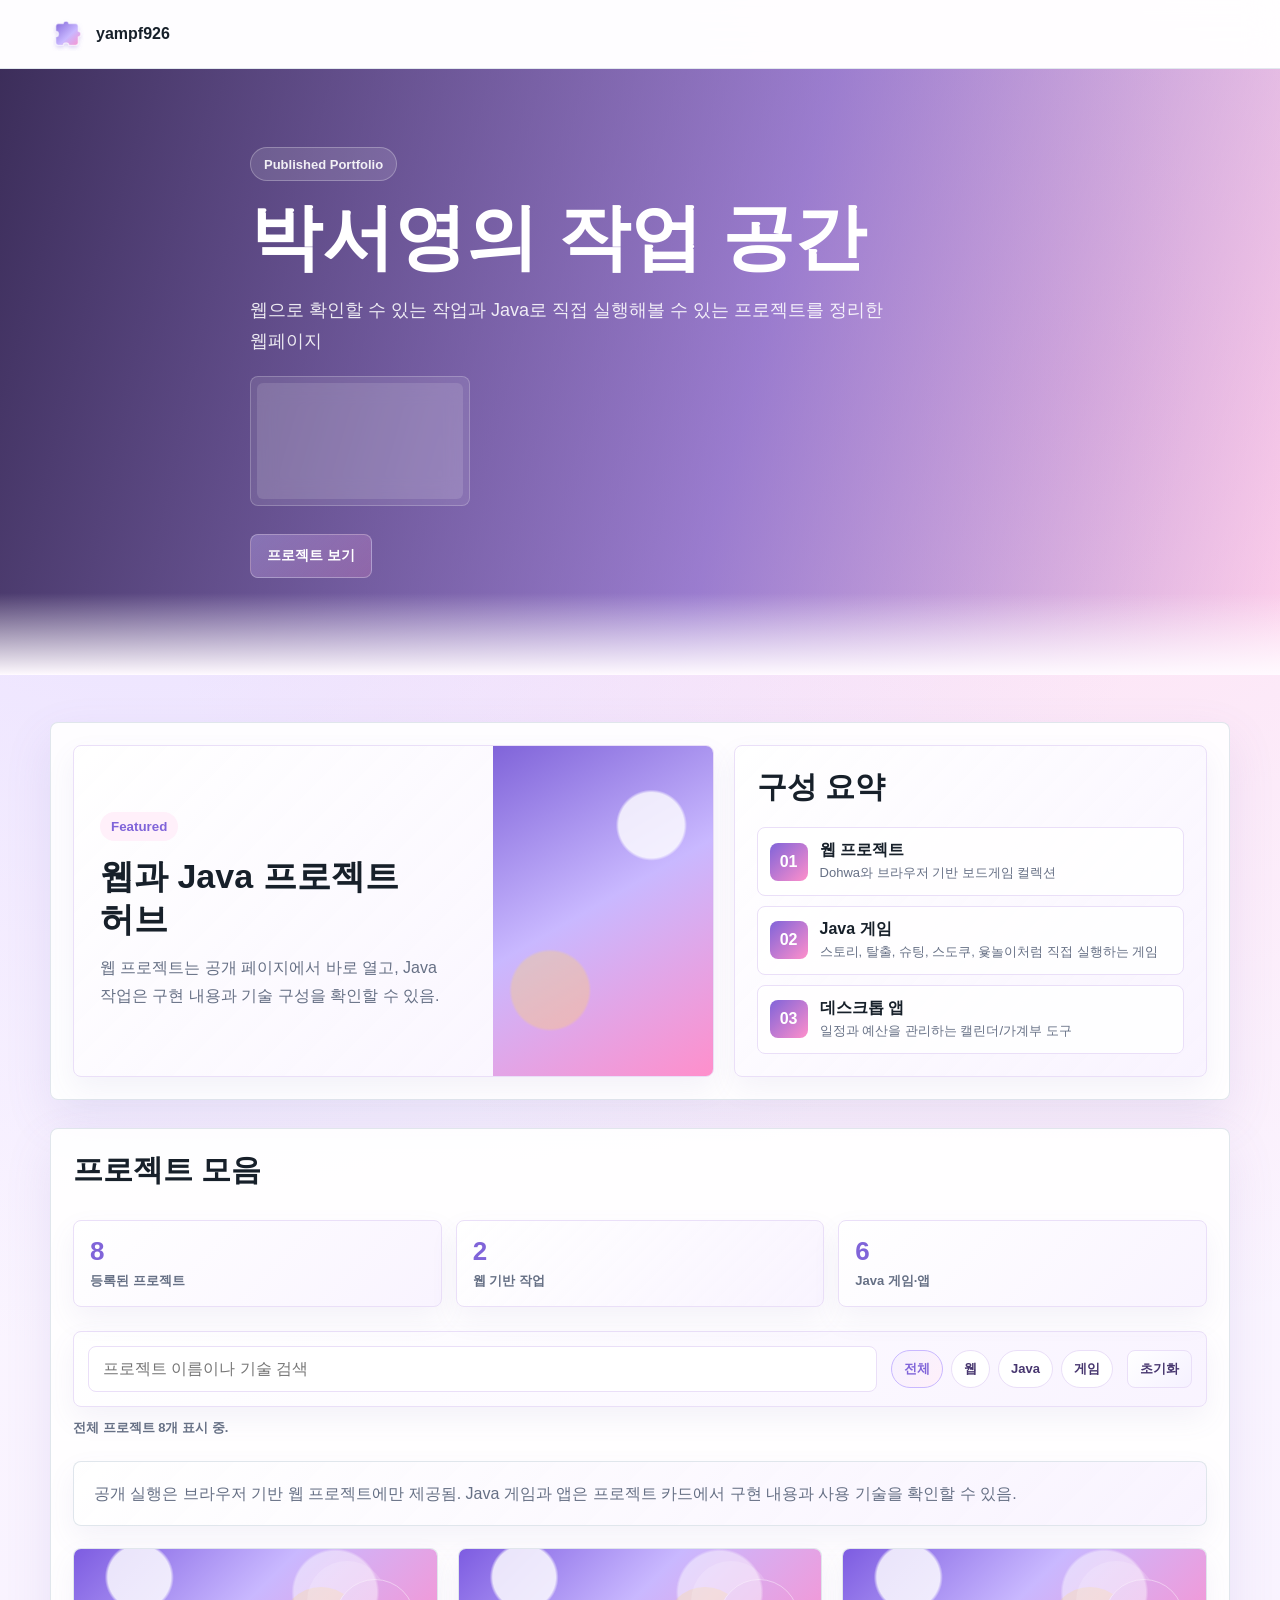
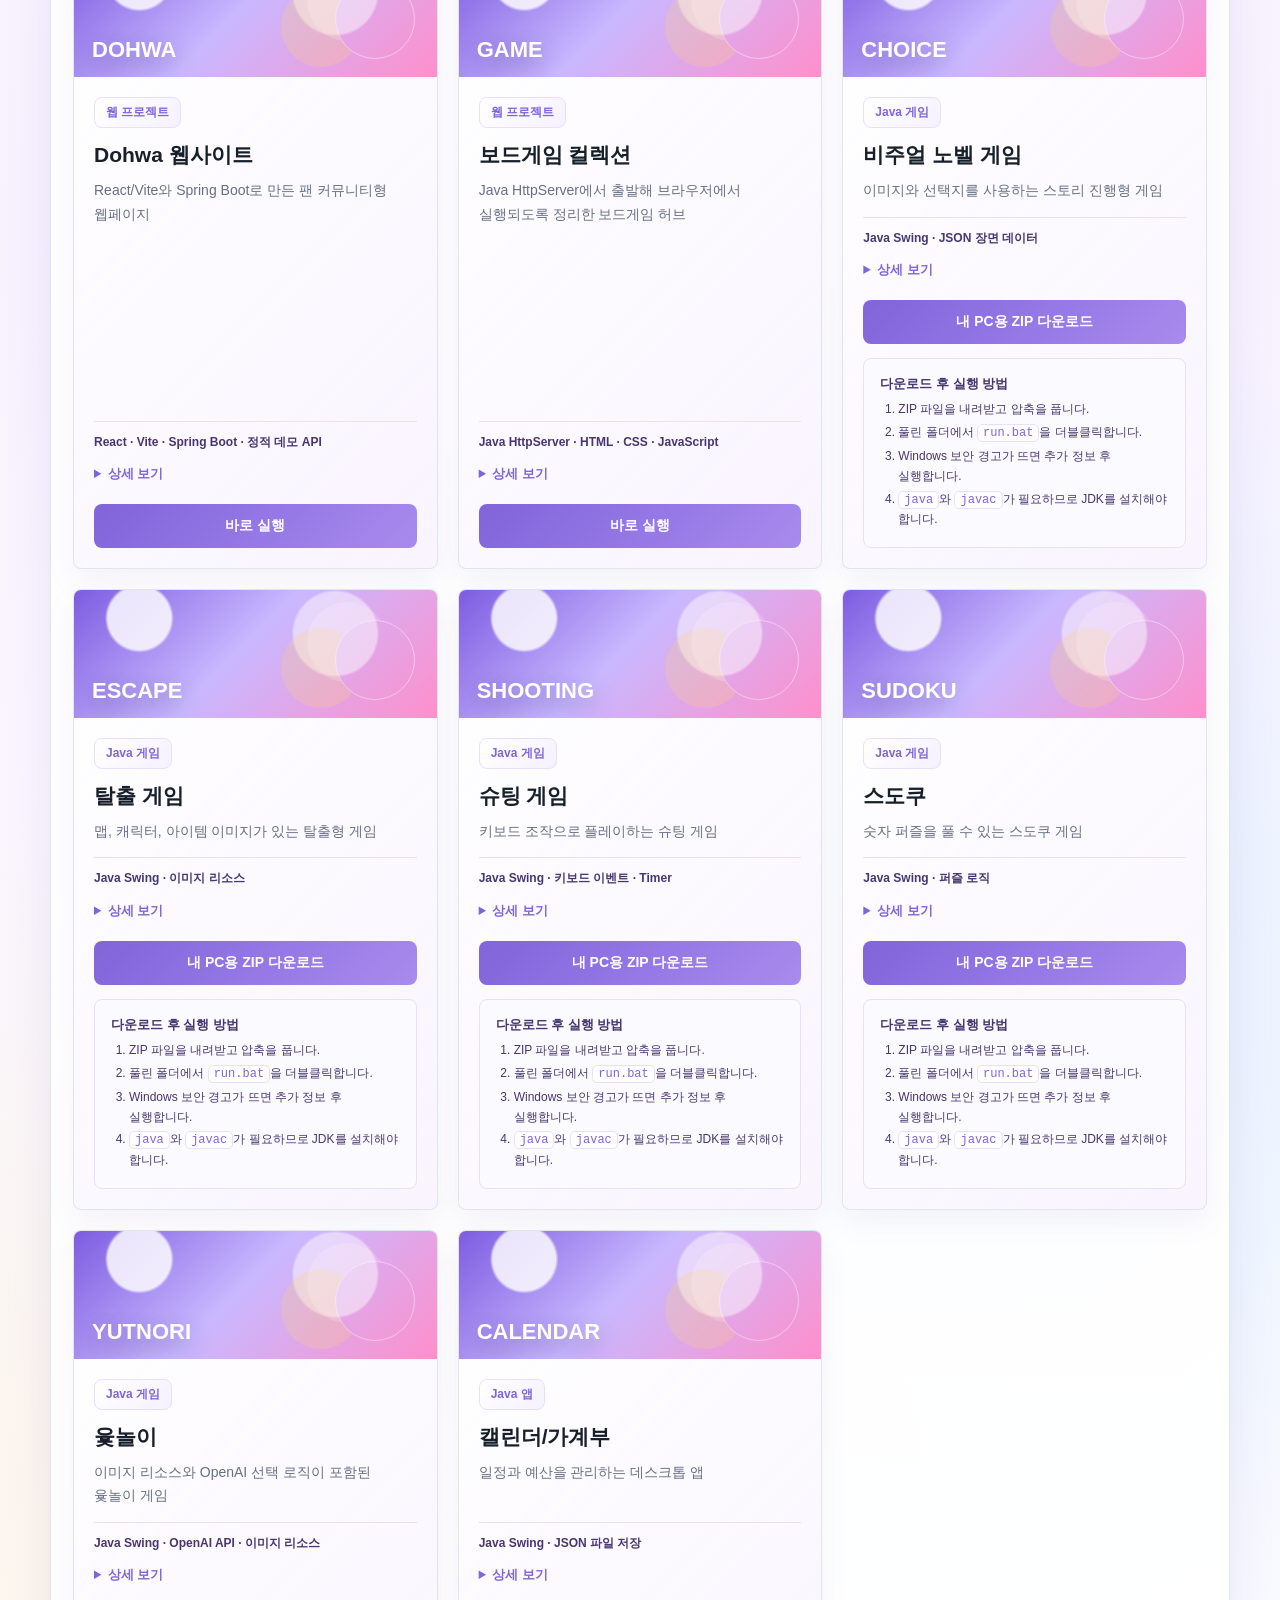
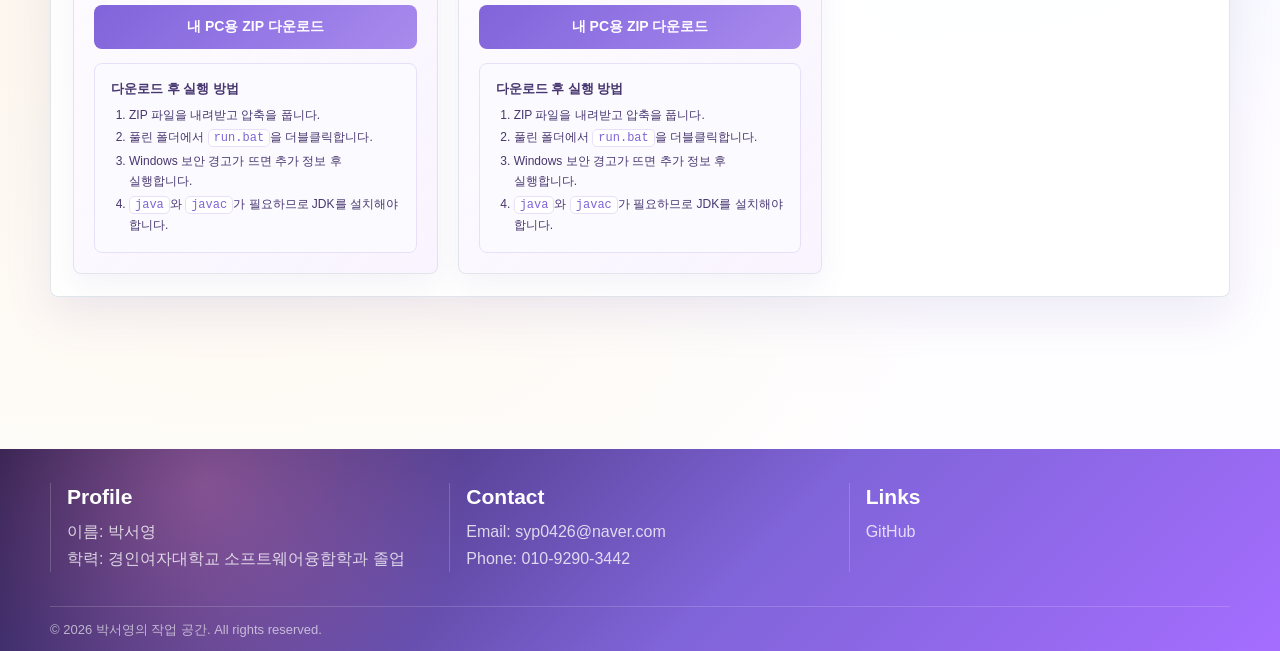
==== index.html @ f14396ea "Add download run instructions to project cards" ====
<!DOCTYPE html>
<html lang="ko">
<head>
    <meta charset="UTF-8">
    <meta name="viewport" content="width=device-width, initial-scale=1.0">
    <title>박서영의 작업 공간</title>
    <link rel="icon" type="image/png" href="favicon.png">
    <link rel="shortcut icon" type="image/png" href="favicon.png">
    <style>
        * { box-sizing: border-box; }
        :root {
            --bg: #fffaff;
            --panel: #ffffff;
            --ink: #17202a;
            --muted: #667085;
            --line: #eadff8;
            --lavender: #c9b8ff;
            --lavender-soft: #f5f1ff;
            --lavender-mid: #c9b8ff;
            --lavender-deep: #8064d9;
            --lavender-ink: #47366f;
            --pink: #ff8fcb;
            --aqua: #73d7ff;
            --gold: #ffd56a;
            --hover-accent: #8064d9;
            --hover-accent-soft: #f5f1ff;
            --shadow: 0 24px 70px rgba(117, 96, 181, 0.22);
        }
        body {
            margin: 0;
            min-height: 100vh;
            background:
                radial-gradient(circle at 12% 8%, rgba(201, 184, 255, 0.42), transparent 28%),
                radial-gradient(circle at 84% 10%, rgba(255, 143, 203, 0.22), transparent 26%),
                radial-gradient(circle at 72% 68%, rgba(115, 215, 255, 0.18), transparent 28%),
                radial-gradient(circle at 18% 82%, rgba(255, 213, 106, 0.15), transparent 24%),
                linear-gradient(180deg, #fffaff 0%, #f8f2ff 48%, #ffffff 100%),
                var(--bg);
            color: var(--ink);
            font-family: Arial, "Noto Sans KR", sans-serif;
            word-break: keep-all;
            overflow-wrap: break-word;
            line-break: strict;
        }
        header {
            position: relative;
            min-height: 380px;
            display: flex;
            align-items: center;
            color: white;
            background:
                linear-gradient(105deg, rgba(45, 30, 76, 0.92), rgba(112, 76, 186, 0.68) 58%, rgba(255, 143, 203, 0.28)),
                url("https://images.unsplash.com/photo-1515879218367-8466d910aaa4?auto=format&fit=crop&w=1800&q=80") center/cover;
        }
        header::after {
            content: "";
            position: absolute;
            inset: auto 0 -1px 0;
            height: 82px;
            background: linear-gradient(180deg, transparent, var(--bg));
            pointer-events: none;
        }
        .wrap {
            width: min(1180px, calc(100% - 44px));
            margin: 0 auto;
        }
        nav {
            position: sticky;
            top: 0;
            z-index: 10;
            border-bottom: 1px solid rgba(223, 229, 236, 0.88);
            background: rgba(255, 255, 255, 0.9);
            backdrop-filter: blur(16px);
        }
        .nav-inner {
            min-height: 68px;
            padding: 12px 0;
            display: flex;
            align-items: center;
            justify-content: space-between;
            gap: 18px;
        }
        .brand {
            display: flex;
            align-items: center;
            gap: 12px;
            font-weight: 900;
            white-space: normal;
        }
        .brand::before {
            content: "";
            width: 34px;
            height: 34px;
            flex: 0 0 auto;
            background: url("[data-uri]") center/contain no-repeat;
        }
        .hero {
            max-width: 780px;
            padding: 78px 0 96px;
        }
        .eyebrow {
            display: inline-flex;
            align-items: center;
            min-height: 34px;
            margin-bottom: 18px;
            border: 1px solid rgba(255, 255, 255, 0.26);
            border-radius: 999px;
            padding: 7px 13px;
            background: rgba(255, 255, 255, 0.12);
            color: rgba(255, 255, 255, 0.9);
            font-size: 13px;
            font-weight: 900;
        }
        h1 {
            margin: 0 0 18px;
            font-size: clamp(40px, 6vw, 72px);
            line-height: 1.08;
            letter-spacing: 0;
            overflow-wrap: normal;
            word-break: keep-all;
        }
        .hero p {
            margin: 0;
            max-width: 680px;
            color: rgba(255, 255, 255, 0.88);
            font-size: 18px;
            line-height: 1.75;
            word-break: keep-all;
        }
        .hero-actions {
            display: flex;
            flex-wrap: wrap;
            gap: 12px;
            margin-top: 28px;
        }
        .hero-actions a {
            min-height: 44px;
            display: inline-flex;
            align-items: center;
            justify-content: center;
            border-radius: 8px;
            padding: 11px 16px;
            color: white;
            background: linear-gradient(135deg, rgba(201, 184, 255, 0.34), rgba(255, 143, 203, 0.20));
            border: 1px solid rgba(255, 255, 255, 0.28);
            text-decoration: none;
            font-size: 14px;
            font-weight: 900;
            transition: transform 180ms ease, background 180ms ease;
        }
        .hero-actions a:hover {
            transform: translateY(-2px);
            background: linear-gradient(135deg, rgba(255, 255, 255, 0.22), rgba(255, 143, 203, 0.28));
        }
        main {
            padding: 48px 0 76px;
        }
        .content-section {
            margin-bottom: 28px;
            border: 1px solid rgba(223, 229, 236, 0.96);
            border-radius: 8px;
            padding: 22px;
            background: rgba(255, 255, 255, 0.9);
            box-shadow: 0 18px 48px rgba(117, 96, 181, 0.12);
        }
        .section-title {
            display: flex;
            align-items: flex-end;
            justify-content: space-between;
            gap: 20px;
            margin-bottom: 24px;
        }
        h2 {
            margin: 0 0 8px;
            font-size: 30px;
            line-height: 1.25;
            letter-spacing: 0;
        }
        .section-title p {
            max-width: 720px;
            margin: 0;
            color: var(--muted);
            line-height: 1.7;
            word-break: keep-all;
        }
        .toolbar {
            display: grid;
            grid-template-columns: minmax(220px, 1fr) auto auto;
            gap: 14px;
            align-items: center;
            margin-bottom: 22px;
            padding: 14px;
            border: 1px solid var(--line);
            border-radius: 8px;
            background: linear-gradient(135deg, rgba(255, 255, 255, 0.96), rgba(248, 242, 255, 0.86));
            box-shadow: 0 12px 28px rgba(117, 96, 181, 0.08);
        }
        .search {
            width: 100%;
            min-height: 46px;
            border: 1px solid var(--line);
            border-radius: 8px;
            padding: 12px 14px;
            color: var(--ink);
            background: white;
            font: inherit;
            outline: none;
        }
        .search:focus {
            border-color: var(--lavender-mid);
            box-shadow: 0 0 0 4px rgba(201, 184, 255, 0.26);
        }
        .filters {
            display: flex;
            flex-wrap: wrap;
            justify-content: flex-end;
            gap: 8px;
        }
        .filter {
            min-height: 38px;
            border: 1px solid var(--line);
            border-radius: 999px;
            padding: 8px 12px;
            color: var(--lavender-ink);
            background: white;
            font-size: 13px;
            font-weight: 900;
            cursor: pointer;
            transition: transform 160ms ease, border-color 160ms ease, background 160ms ease;
        }
        .filter:hover {
            transform: translateY(-1px);
            border-color: var(--hover-accent);
            background: var(--hover-accent-soft);
        }
        .filter.active {
            border-color: var(--lavender-mid);
            background: linear-gradient(135deg, var(--lavender-soft), #fff0fa);
            color: var(--lavender-deep);
        }
        .reset-filter {
            min-height: 38px;
            border: 1px solid var(--line);
            border-radius: 8px;
            padding: 8px 12px;
            color: var(--lavender-ink);
            background: linear-gradient(135deg, #ffffff, #f5f1ff);
            font-size: 13px;
            font-weight: 900;
            cursor: pointer;
        }
        .result-meta {
            margin: -10px 0 22px;
            color: var(--muted);
            font-size: 13px;
            font-weight: 800;
        }
        .no-results {
            display: none;
            margin-top: 18px;
            border: 1px dashed var(--lavender);
            border-radius: 8px;
            padding: 24px;
            color: var(--lavender-ink);
            background: rgba(255, 255, 255, 0.78);
            text-align: center;
            font-weight: 900;
        }
        .no-results.show {
            display: block;
        }
        .stats {
            display: grid;
            grid-template-columns: repeat(3, minmax(0, 1fr));
            gap: 14px;
            margin-bottom: 24px;
        }
        .stat {
            border: 1px solid var(--line);
            border-radius: 8px;
            padding: 16px;
            background: linear-gradient(135deg, rgba(255, 255, 255, 0.96), rgba(248, 242, 255, 0.86));
            box-shadow: 0 12px 28px rgba(117, 96, 181, 0.08);
        }
        .stat strong {
            display: block;
            color: var(--lavender-deep);
            font-size: 26px;
            line-height: 1.1;
        }
        .stat span {
            display: block;
            margin-top: 6px;
            color: var(--muted);
            font-size: 13px;
            font-weight: 800;
        }
        .showcase {
            display: grid;
            grid-template-columns: 1.15fr 0.85fr;
            gap: 20px;
            align-items: stretch;
        }
        .feature,
        .summary {
            border: 1px solid var(--line);
            border-radius: 8px;
            overflow: hidden;
            background: linear-gradient(135deg, rgba(255, 255, 255, 0.96), rgba(248, 242, 255, 0.86));
            box-shadow: 0 12px 28px rgba(117, 96, 181, 0.08);
        }
        .feature {
            min-height: 300px;
            display: grid;
            grid-template-columns: minmax(0, 1fr) 220px;
        }
        .feature-copy {
            padding: 26px;
            display: grid;
            align-content: center;
            gap: 14px;
        }
        .feature-copy small {
            width: fit-content;
            border-radius: 999px;
            padding: 7px 11px;
            color: var(--lavender-deep);
            background: #fff0fa;
            font-weight: 900;
        }
        .feature-copy h2 {
            margin: 0;
            font-size: 34px;
        }
        .feature-copy p,
        .summary p {
            margin: 0;
            color: var(--muted);
            line-height: 1.72;
            word-break: keep-all;
        }
        .feature-art {
            min-height: 100%;
            background:
                radial-gradient(circle at 72% 24%, rgba(255, 255, 255, 0.8) 0 11%, transparent 12%),
                radial-gradient(circle at 26% 74%, rgba(255, 213, 106, 0.34) 0 13%, transparent 14%),
                linear-gradient(150deg, #8064d9 0%, #c9b8ff 48%, #ff8fcb 100%);
        }
        .summary {
            padding: 22px;
            display: grid;
            align-content: center;
            gap: 14px;
        }
        .summary-list {
            display: grid;
            gap: 10px;
        }
        .summary-item {
            display: grid;
            grid-template-columns: 38px minmax(0, 1fr);
            gap: 12px;
            align-items: center;
            padding: 12px;
            border: 1px solid var(--line);
            border-radius: 8px;
            background: rgba(255, 255, 255, 0.88);
        }
        .summary-item span {
            width: 38px;
            height: 38px;
            display: grid;
            place-items: center;
            border-radius: 8px;
            color: white;
            background: linear-gradient(135deg, var(--lavender-deep), var(--pink));
            font-weight: 900;
        }
        .summary-item strong {
            display: block;
            margin-bottom: 3px;
            color: var(--ink);
        }
        .summary-item em {
            display: block;
            color: var(--muted);
            font-style: normal;
            font-size: 13px;
            line-height: 1.45;
        }
        .grid {
            display: grid;
            grid-template-columns: repeat(3, minmax(0, 1fr));
            gap: 20px;
        }
        .card {
            --project-color: var(--lavender);
            min-width: 0;
            overflow: hidden;
            display: flex;
            flex-direction: column;
            border: 1px solid rgba(223, 229, 236, 0.96);
            border-radius: 8px;
            background: linear-gradient(135deg, rgba(255, 255, 255, 0.96), rgba(248, 242, 255, 0.86));
            box-shadow: 0 12px 28px rgba(117, 96, 181, 0.08);
            transition: transform 180ms ease, box-shadow 180ms ease, border-color 180ms ease;
        }
        .card:hover {
            transform: translateY(-7px) scale(1.01);
            border-color: var(--hover-accent);
            box-shadow: var(--shadow);
        }
        .card:hover .thumb {
            filter: saturate(1.16) contrast(1.04);
        }
        .card:hover .thumb::after {
            transform: translate(-4px, -4px) scale(1.08);
        }
        .thumb {
            min-height: 128px;
            position: relative;
            overflow: hidden;
            background:
                radial-gradient(circle at 18% 22%, rgba(255, 255, 255, 0.82) 0 10%, transparent 11%),
                radial-gradient(circle at 72% 34%, rgba(255, 255, 255, 0.48) 0 15%, transparent 16%),
                linear-gradient(135deg, #7d5ce1 0%, #c9b8ff 46%, #ff8fcb 100%);
        }
        .thumb::after {
            content: "";
            position: absolute;
            right: 22px;
            bottom: 18px;
            width: 78px;
            height: 78px;
            border: 1px solid rgba(255, 255, 255, 0.42);
            border-radius: 50%;
            box-shadow: -28px -18px 0 rgba(255, 255, 255, 0.16), -54px 8px 0 rgba(255, 213, 106, 0.22);
            transition: transform 180ms ease;
        }
        .thumb span {
            position: absolute;
            left: 18px;
            bottom: 16px;
            z-index: 1;
            color: white;
            font-size: 22px;
            line-height: 1;
            font-weight: 900;
            text-shadow: 0 8px 22px rgba(45, 30, 76, 0.34);
        }
        .card-body {
            padding: 20px;
            display: flex;
            flex: 1;
            flex-direction: column;
        }
        .tag {
            width: fit-content;
            max-width: 100%;
            margin-bottom: 13px;
            border: 1px solid var(--line);
            border-radius: 8px;
            padding: 7px 11px;
            color: var(--lavender-deep);
            background: linear-gradient(135deg, #ffffff, var(--lavender-soft));
            font-size: 12px;
            line-height: 1.25;
            font-weight: 900;
            overflow-wrap: break-word;
        }
        h3 {
            margin: 0 0 10px;
            font-size: 21px;
            line-height: 1.32;
            letter-spacing: 0;
            word-break: keep-all;
            overflow-wrap: break-word;
        }
        .card p {
            margin: 0;
            flex: 1;
            color: var(--muted);
            line-height: 1.68;
            font-size: 14px;
            word-break: keep-all;
            overflow-wrap: break-word;
        }
        .tech {
            margin-top: 14px;
            border-top: 1px solid var(--line);
            padding-top: 12px;
            color: var(--lavender-ink);
            font-size: 12px;
            line-height: 1.45;
            font-weight: 900;
            overflow-wrap: break-word;
        }
        .project-detail {
            margin-top: 12px;
            color: var(--muted);
            font-size: 13px;
            line-height: 1.62;
        }
        .project-detail summary {
            width: fit-content;
            cursor: pointer;
            color: var(--lavender-deep);
            font-weight: 900;
        }
        .project-detail p {
            margin-top: 8px;
            flex: 0;
        }
        .card-actions {
            display: grid;
            grid-template-columns: 1fr;
            gap: 10px;
            margin-top: 20px;
        }
        button,
        .card a {
            min-width: 0;
            min-height: 44px;
            display: inline-flex;
            align-items: center;
            justify-content: center;
            border: 1px solid var(--line);
            border-radius: 8px;
            padding: 10px 12px;
            background: linear-gradient(135deg, var(--lavender-deep), #a56dff 52%, var(--pink));
            color: white;
            text-align: center;
            text-decoration: none;
            font: inherit;
            font-size: 14px;
            line-height: 1.25;
            font-weight: 900;
            cursor: pointer;
            white-space: normal;
            overflow-wrap: break-word;
        }
        button:disabled {
            opacity: 0.58;
            cursor: wait;
        }
        .card a {
            border: 1px solid var(--line);
            background: linear-gradient(135deg, #ffffff, #f5f1ff);
            color: var(--lavender-ink);
        }
        .project-link,
        .card a.project-link {
            width: 100%;
            border: 0 !important;
            outline: 0 !important;
            background: linear-gradient(135deg, #8064d9 0%, #9678e6 54%, #a98bed 100%) !important;
            background-image: linear-gradient(135deg, #8064d9 0%, #9678e6 54%, #a98bed 100%) !important;
            color: white;
            box-shadow: none !important;
        }
        button:hover,
        .card a:hover,
        .reset-filter:hover {
            transform: translateY(-1px);
            border-color: var(--hover-accent);
            background: var(--hover-accent-soft);
            color: var(--lavender-deep);
            box-shadow: 0 10px 22px rgba(117, 96, 181, 0.18);
        }
        .project-link:hover,
        .card a.project-link:hover {
            border: 0 !important;
            outline: 0 !important;
            background: linear-gradient(135deg, #8064d9 0%, #9678e6 54%, #a98bed 100%) !important;
            background-image: linear-gradient(135deg, #8064d9 0%, #9678e6 54%, #a98bed 100%) !important;
            color: white;
            box-shadow: none !important;
        }
        .note {
            margin-top: 24px;
            margin-bottom: 22px;
            padding: 18px 20px;
            border: 1px solid rgba(223, 229, 236, 0.96);
            border-radius: 8px;
            background: linear-gradient(135deg, rgba(255, 255, 255, 0.96), rgba(248, 242, 255, 0.86));
            box-shadow: 0 12px 28px rgba(117, 96, 181, 0.08);
            color: var(--muted);
            line-height: 1.72;
            word-break: keep-all;
            overflow-wrap: break-word;
        }
        .project-status {
            width: 100%;
            min-height: 42px;
            display: grid;
            place-items: center;
            border: 1px solid var(--line);
            border-radius: 8px;
            background: #f8f6fc;
            color: var(--muted);
            font-weight: 900;
            font-size: 13px;
        }
        .run-guide {
            margin-top: 14px;
            padding: 14px 16px;
            border: 1px solid var(--line);
            border-radius: 8px;
            background: #fbfaff;
            color: var(--lavender-ink);
            font-size: 12px;
            line-height: 1.65;
        }
        .run-guide strong {
            display: block;
            margin-bottom: 6px;
            font-size: 13px;
        }
        .run-guide ol {
            margin: 0;
            padding-left: 18px;
        }
        .run-guide li {
            margin: 3px 0;
        }
        .run-guide code {
            padding: 1px 5px;
            border-radius: 5px;
            background: white;
            border: 1px solid var(--line);
            color: var(--lavender-deep);
            font-family: Consolas, monospace;
            font-size: 12px;
        }
        .music-panel {
            width: min(220px, 100%);
            max-width: 100%;
            margin-top: 18px;
            display: grid;
            border: 1px solid rgba(255, 255, 255, 0.22);
            border-radius: 8px;
            padding: 6px;
            background: rgba(255, 255, 255, 0.10);
            backdrop-filter: blur(12px);
        }
        .music-frame {
            width: 100%;
            aspect-ratio: 16 / 9;
            border: 0;
            border-radius: 6px;
            background: rgba(255, 255, 255, 0.12);
        }
        footer {
            margin-top: 48px;
            color: white;
            background:
                radial-gradient(circle at 16% 18%, rgba(255, 143, 203, 0.34), transparent 24%),
                linear-gradient(135deg, #2d1e4c, #8064d9 58%, #a56dff);
        }
        .footer-inner {
            width: min(1180px, calc(100% - 44px));
            margin: 0 auto;
            display: grid;
            grid-template-columns: repeat(3, minmax(0, 1fr));
            gap: 18px;
            padding: 34px 0;
        }
        .footer-box h3 {
            margin: 0 0 8px;
        }
        .footer-box p,
        .footer-box a {
            margin: 0;
            color: rgba(255, 255, 255, 0.78);
            line-height: 1.65;
            text-decoration: none;
            overflow-wrap: break-word;
        }
        .footer-box {
            border-left: 1px solid rgba(255, 255, 255, 0.18);
            padding-left: 16px;
        }
        .footer-bottom {
            border-top: 1px solid rgba(255, 255, 255, 0.16);
            padding: 14px 0 18px;
            color: rgba(255, 255, 255, 0.62);
            font-size: 13px;
        }
        @media (max-width: 1040px) {
            .grid { grid-template-columns: repeat(2, minmax(0, 1fr)); }
            .showcase,
            .feature { grid-template-columns: 1fr; }
            .feature-art { min-height: 180px; }
            .footer-inner { grid-template-columns: repeat(2, minmax(0, 1fr)); }
        }
        @media (max-width: 680px) {
            .wrap { width: min(100% - 28px, 1180px); }
            .nav-inner,
            .section-title {
                align-items: flex-start;
                flex-direction: column;
            }
            header { min-height: 340px; }
            .hero { padding: 58px 0 72px; }
            h1 { font-size: 38px; }
            .music-panel {
                width: min(220px, 100%);
            }
            .toolbar,
            .stats { grid-template-columns: 1fr; }
            .filters { justify-content: flex-start; }
            .grid { grid-template-columns: 1fr; }
            .card-actions { grid-template-columns: 1fr; }
            .footer-inner { grid-template-columns: 1fr; }
            .footer-box {
                border-left: 0;
                padding-left: 0;
            }
        }
    </style>
</head>
<body>
    <nav>
        <div class="wrap nav-inner">
            <div class="brand">yampf926</div>
        </div>
    </nav>

    <header>
        <div class="wrap hero">
            <div class="eyebrow">Published Portfolio</div>
            <h1>박서영의 작업 공간</h1>
            <p>웹으로 확인할 수 있는 작업과 Java로 직접 실행해볼 수 있는 프로젝트를 정리한 웹페이지</p>
            <div class="music-panel" aria-label="배경 음악">
                <iframe class="music-frame" src="https://www.youtube.com/embed/zD39SFYfKNE?rel=0" title="민기(MK) - I'll always love you" allow="accelerometer; autoplay; clipboard-write; encrypted-media; gyroscope; picture-in-picture; web-share" allowfullscreen></iframe>
            </div>
            <div class="hero-actions">
                <a href="#projects">프로젝트 보기</a>
            </div>
        </div>
    </header>

    <main class="wrap">
        <section class="showcase content-section" aria-label="대표 작업">
            <div class="feature">
                <div class="feature-copy">
                    <small>Featured</small>
                    <h2>웹과 Java 프로젝트 허브</h2>
                    <p>웹 프로젝트는 공개 페이지에서 바로 열고, Java 작업은 구현 내용과 기술 구성을 확인할 수 있음.</p>
                </div>
                <div class="feature-art" aria-hidden="true"></div>
            </div>
            <div class="summary">
                <h2>구성 요약</h2>
                <div class="summary-list">
                    <div class="summary-item"><span>01</span><div><strong>웹 프로젝트</strong><em>Dohwa와 브라우저 기반 보드게임 컬렉션</em></div></div>
                    <div class="summary-item"><span>02</span><div><strong>Java 게임</strong><em>스토리, 탈출, 슈팅, 스도쿠, 윷놀이처럼 직접 실행하는 게임</em></div></div>
                    <div class="summary-item"><span>03</span><div><strong>데스크톱 앱</strong><em>일정과 예산을 관리하는 캘린더/가계부 도구</em></div></div>
                </div>
            </div>
        </section>

        <section class="content-section" id="projects">
            <div class="section-title">
                <h2>프로젝트 모음</h2>
            </div>
            <div class="stats">
                <div class="stat"><strong>8</strong><span>등록된 프로젝트</span></div>
                <div class="stat"><strong>2</strong><span>웹 기반 작업</span></div>
                <div class="stat"><strong>6</strong><span>Java 게임·앱</span></div>
            </div>
            <div class="toolbar">
                <input class="search" id="search" type="search" placeholder="프로젝트 이름이나 기술 검색">
                <div class="filters" aria-label="프로젝트 필터">
                    <button class="filter active" type="button" data-filter="all">전체</button>
                    <button class="filter" type="button" data-filter="web">웹</button>
                    <button class="filter" type="button" data-filter="java">Java</button>
                    <button class="filter" type="button" data-filter="game">게임</button>
                </div>
                <button class="reset-filter" id="resetFilter" type="button">초기화</button>
            </div>
            <div class="result-meta" id="resultMeta">전체 프로젝트 8개 표시 중.</div>
            <div class="note">
                공개 실행은 브라우저 기반 웹 프로젝트에만 제공됨. Java 게임과 앱은 프로젝트 카드에서 구현 내용과 사용 기술을 확인할 수 있음.
            </div>
            <div class="grid">
                <article class="card" style="--project-color:#c9b8ff" data-title="dohwa 웹사이트" data-type="웹 프로젝트" data-categories="web">
    <div class="thumb"><span>DOHWA</span></div>
    <div class="card-body">
        <span class="tag">웹 프로젝트</span>
        <h3>Dohwa 웹사이트</h3>
        <p>React/Vite와 Spring Boot로 만든 팬 커뮤니티형 웹페이지</p>
        <div class="tech">React · Vite · Spring Boot · 정적 데모 API</div>
        <details class="project-detail">
            <summary>상세 보기</summary>
            <p>공연 예매, 팬 게시판, 채팅, 알림 흐름을 구성하고 공개 페이지는 정적 데모 API로 실행</p>
        </details>
        <div class="card-actions">
    <a class="project-link" href="https://yampf926.github.io/yampf926/dohwa/" target="_blank" rel="noopener">바로 실행</a>
</div>

    </div>
</article>
<article class="card" style="--project-color:#73d7ff" data-title="보드게임 컬렉션" data-type="웹 프로젝트" data-categories="web game">
    <div class="thumb"><span>GAME</span></div>
    <div class="card-body">
        <span class="tag">웹 프로젝트</span>
        <h3>보드게임 컬렉션</h3>
        <p>Java HttpServer에서 출발해 브라우저에서 실행되도록 정리한 보드게임 허브</p>
        <div class="tech">Java HttpServer · HTML · CSS · JavaScript</div>
        <details class="project-detail">
            <summary>상세 보기</summary>
            <p>회원 정보, 게임 선택, 활동 기록을 브라우저 저장소에 보관하며 공개 페이지에서 바로 플레이 가능</p>
        </details>
        <div class="card-actions">
    <a class="project-link" href="https://yampf926.github.io/yampf926/boardgame/" target="_blank" rel="noopener">바로 실행</a>
</div>

    </div>
</article>
<article class="card" style="--project-color:#ff8fcb" data-title="비주얼 노벨 게임" data-type="java 게임" data-categories="java game">
    <div class="thumb"><span>CHOICE</span></div>
    <div class="card-body">
        <span class="tag">Java 게임</span>
        <h3>비주얼 노벨 게임</h3>
        <p>이미지와 선택지를 사용하는 스토리 진행형 게임</p>
        <div class="tech">Java Swing · JSON 장면 데이터</div>
        <details class="project-detail">
            <summary>상세 보기</summary>
            <p>scenes.json 장면 데이터와 선택지 분기 흐름을 이용해 사용자가 이야기의 방향을 고르는 구조</p>
        </details>
        <div class="card-actions">
    <a class="project-link" href="downloads/choice-portable.zip">내 PC용 ZIP 다운로드</a>
</div>
<div class="run-guide">
    <strong>다운로드 후 실행 방법</strong>
    <ol>
        <li>ZIP 파일을 내려받고 압축을 풉니다.</li>
        <li>풀린 폴더에서 <code>run.bat</code>을 더블클릭합니다.</li>
        <li>Windows 보안 경고가 뜨면 추가 정보 후 실행합니다.</li>
        <li><code>java</code>와 <code>javac</code>가 필요하므로 JDK를 설치해야 합니다.</li>
    </ol>
</div>

    </div>
</article>
<article class="card" style="--project-color:#ffd56a" data-title="탈출 게임" data-type="java 게임" data-categories="java game">
    <div class="thumb"><span>ESCAPE</span></div>
    <div class="card-body">
        <span class="tag">Java 게임</span>
        <h3>탈출 게임</h3>
        <p>맵, 캐릭터, 아이템 이미지가 있는 탈출형 게임</p>
        <div class="tech">Java Swing · 이미지 리소스</div>
        <details class="project-detail">
            <summary>상세 보기</summary>
            <p>방 탐색과 아이템 확인 흐름을 중심으로 만든 데스크톱 게임 프로젝트</p>
        </details>
        <div class="card-actions">
    <a class="project-link" href="downloads/escape-portable.zip">내 PC용 ZIP 다운로드</a>
</div>
<div class="run-guide">
    <strong>다운로드 후 실행 방법</strong>
    <ol>
        <li>ZIP 파일을 내려받고 압축을 풉니다.</li>
        <li>풀린 폴더에서 <code>run.bat</code>을 더블클릭합니다.</li>
        <li>Windows 보안 경고가 뜨면 추가 정보 후 실행합니다.</li>
        <li><code>java</code>와 <code>javac</code>가 필요하므로 JDK를 설치해야 합니다.</li>
    </ol>
</div>

    </div>
</article>
<article class="card" style="--project-color:#a56dff" data-title="슈팅 게임" data-type="java 게임" data-categories="java game">
    <div class="thumb"><span>SHOOTING</span></div>
    <div class="card-body">
        <span class="tag">Java 게임</span>
        <h3>슈팅 게임</h3>
        <p>키보드 조작으로 플레이하는 슈팅 게임</p>
        <div class="tech">Java Swing · 키보드 이벤트 · Timer</div>
        <details class="project-detail">
            <summary>상세 보기</summary>
            <p>플레이어 이동, 발사, 충돌, 점수 흐름을 확인할 수 있는 액션 게임 형태로 정리</p>
        </details>
        <div class="card-actions">
    <a class="project-link" href="downloads/shooting-portable.zip">내 PC용 ZIP 다운로드</a>
</div>
<div class="run-guide">
    <strong>다운로드 후 실행 방법</strong>
    <ol>
        <li>ZIP 파일을 내려받고 압축을 풉니다.</li>
        <li>풀린 폴더에서 <code>run.bat</code>을 더블클릭합니다.</li>
        <li>Windows 보안 경고가 뜨면 추가 정보 후 실행합니다.</li>
        <li><code>java</code>와 <code>javac</code>가 필요하므로 JDK를 설치해야 합니다.</li>
    </ol>
</div>

    </div>
</article>
<article class="card" style="--project-color:#8bdc9b" data-title="스도쿠" data-type="java 게임" data-categories="java game">
    <div class="thumb"><span>SUDOKU</span></div>
    <div class="card-body">
        <span class="tag">Java 게임</span>
        <h3>스도쿠</h3>
        <p>숫자 퍼즐을 풀 수 있는 스도쿠 게임</p>
        <div class="tech">Java Swing · 퍼즐 로직</div>
        <details class="project-detail">
            <summary>상세 보기</summary>
            <p>퍼즐 입력과 검증 흐름을 중심으로 숫자 배치 규칙을 연습할 수 있게 구성</p>
        </details>
        <div class="card-actions">
    <a class="project-link" href="downloads/sudoku-portable.zip">내 PC용 ZIP 다운로드</a>
</div>
<div class="run-guide">
    <strong>다운로드 후 실행 방법</strong>
    <ol>
        <li>ZIP 파일을 내려받고 압축을 풉니다.</li>
        <li>풀린 폴더에서 <code>run.bat</code>을 더블클릭합니다.</li>
        <li>Windows 보안 경고가 뜨면 추가 정보 후 실행합니다.</li>
        <li><code>java</code>와 <code>javac</code>가 필요하므로 JDK를 설치해야 합니다.</li>
    </ol>
</div>

    </div>
</article>
<article class="card" style="--project-color:#ffb86b" data-title="윷놀이" data-type="java 게임" data-categories="java game">
    <div class="thumb"><span>YUTNORI</span></div>
    <div class="card-body">
        <span class="tag">Java 게임</span>
        <h3>윷놀이</h3>
        <p>이미지 리소스와 OpenAI 선택 로직이 포함된 윷놀이 게임</p>
        <div class="tech">Java Swing · OpenAI API · 이미지 리소스</div>
        <details class="project-detail">
            <summary>상세 보기</summary>
            <p>말 이동, 턴 진행, OpenAI 응답과 기본 봇 fallback을 포함해 전통 보드게임 흐름을 구현</p>
        </details>
        <div class="card-actions">
    <a class="project-link" href="downloads/yutnori-portable.zip">내 PC용 ZIP 다운로드</a>
</div>
<div class="run-guide">
    <strong>다운로드 후 실행 방법</strong>
    <ol>
        <li>ZIP 파일을 내려받고 압축을 풉니다.</li>
        <li>풀린 폴더에서 <code>run.bat</code>을 더블클릭합니다.</li>
        <li>Windows 보안 경고가 뜨면 추가 정보 후 실행합니다.</li>
        <li><code>java</code>와 <code>javac</code>가 필요하므로 JDK를 설치해야 합니다.</li>
    </ol>
</div>

    </div>
</article>
<article class="card" style="--project-color:#7dd3fc" data-title="캘린더/가계부" data-type="java 앱" data-categories="java">
    <div class="thumb"><span>CALENDAR</span></div>
    <div class="card-body">
        <span class="tag">Java 앱</span>
        <h3>캘린더/가계부</h3>
        <p>일정과 예산을 관리하는 데스크톱 앱</p>
        <div class="tech">Java Swing · JSON 파일 저장</div>
        <details class="project-detail">
            <summary>상세 보기</summary>
            <p>달력, 일정, 예산 입력을 한 화면에서 관리하고 JSON 파일로 저장/백업하는 개인 생산성 도구</p>
        </details>
        <div class="card-actions">
    <a class="project-link" href="downloads/calendar-portable.zip">내 PC용 ZIP 다운로드</a>
</div>
<div class="run-guide">
    <strong>다운로드 후 실행 방법</strong>
    <ol>
        <li>ZIP 파일을 내려받고 압축을 풉니다.</li>
        <li>풀린 폴더에서 <code>run.bat</code>을 더블클릭합니다.</li>
        <li>Windows 보안 경고가 뜨면 추가 정보 후 실행합니다.</li>
        <li><code>java</code>와 <code>javac</code>가 필요하므로 JDK를 설치해야 합니다.</li>
    </ol>
</div>

    </div>
</article>

            </div>
            <div class="no-results" id="noResults">조건에 맞는 프로젝트 없음.</div>
        </section>
    </main>

    <footer>
        <div class="footer-inner">
            <div class="footer-box">
                <h3>Profile</h3>
                <p>이름: 박서영</p>
                <p>학력: 경인여자대학교 소프트웨어융합학과 졸업</p>
            </div>
            <div class="footer-box">
                <h3>Contact</h3>
                <p>Email: syp0426@naver.com</p>
                <p>Phone: 010-9290-3442</p>
            </div>
            <div class="footer-box">
                <h3>Links</h3>
                <p><a href="https://github.com/yampf926?tab=repositories" target="_blank" rel="noreferrer">GitHub</a></p>
            </div>
        </div>
        <div class="wrap footer-bottom">© 2026 박서영의 작업 공간. All rights reserved.</div>
    </footer>

    <script>
        const search = document.querySelector("#search");
        const cards = Array.from(document.querySelectorAll(".card"));
        const filters = Array.from(document.querySelectorAll("[data-filter]"));
        const resetFilter = document.querySelector("#resetFilter");
        const resultMeta = document.querySelector("#resultMeta");
        const noResults = document.querySelector("#noResults");
        let activeFilter = "all";

        function applyFilters() {
            const query = search.value.trim().toLowerCase();
            let visibleCount = 0;
            cards.forEach((card) => {
                const title = card.dataset.title || "";
                const type = card.dataset.type || "";
                const text = card.textContent.toLowerCase();
                const categories = (card.dataset.categories || "").split(" ");
                const matchesSearch = !query || title.includes(query) || type.includes(query) || text.includes(query);
                const matchesFilter = activeFilter === "all" || categories.includes(activeFilter);
                const visible = matchesSearch && matchesFilter;
                card.hidden = !visible;
                if (visible) {
                    visibleCount++;
                }
            });
            resultMeta.textContent = `총 ${cards.length}개 중 ${visibleCount}개 프로젝트 표시 중.`;
            noResults.classList.toggle("show", visibleCount === 0);
        }

        search.addEventListener("input", applyFilters);
        filters.forEach((filter) => {
            filter.addEventListener("click", () => {
                filters.forEach((item) => item.classList.remove("active"));
                filter.classList.add("active");
                activeFilter = filter.dataset.filter;
                applyFilters();
            });
        });
        resetFilter.addEventListener("click", () => {
            search.value = "";
            activeFilter = "all";
            filters.forEach((item) => item.classList.toggle("active", item.dataset.filter === "all"));
            applyFilters();
        });
    </script>
</body>
</html>
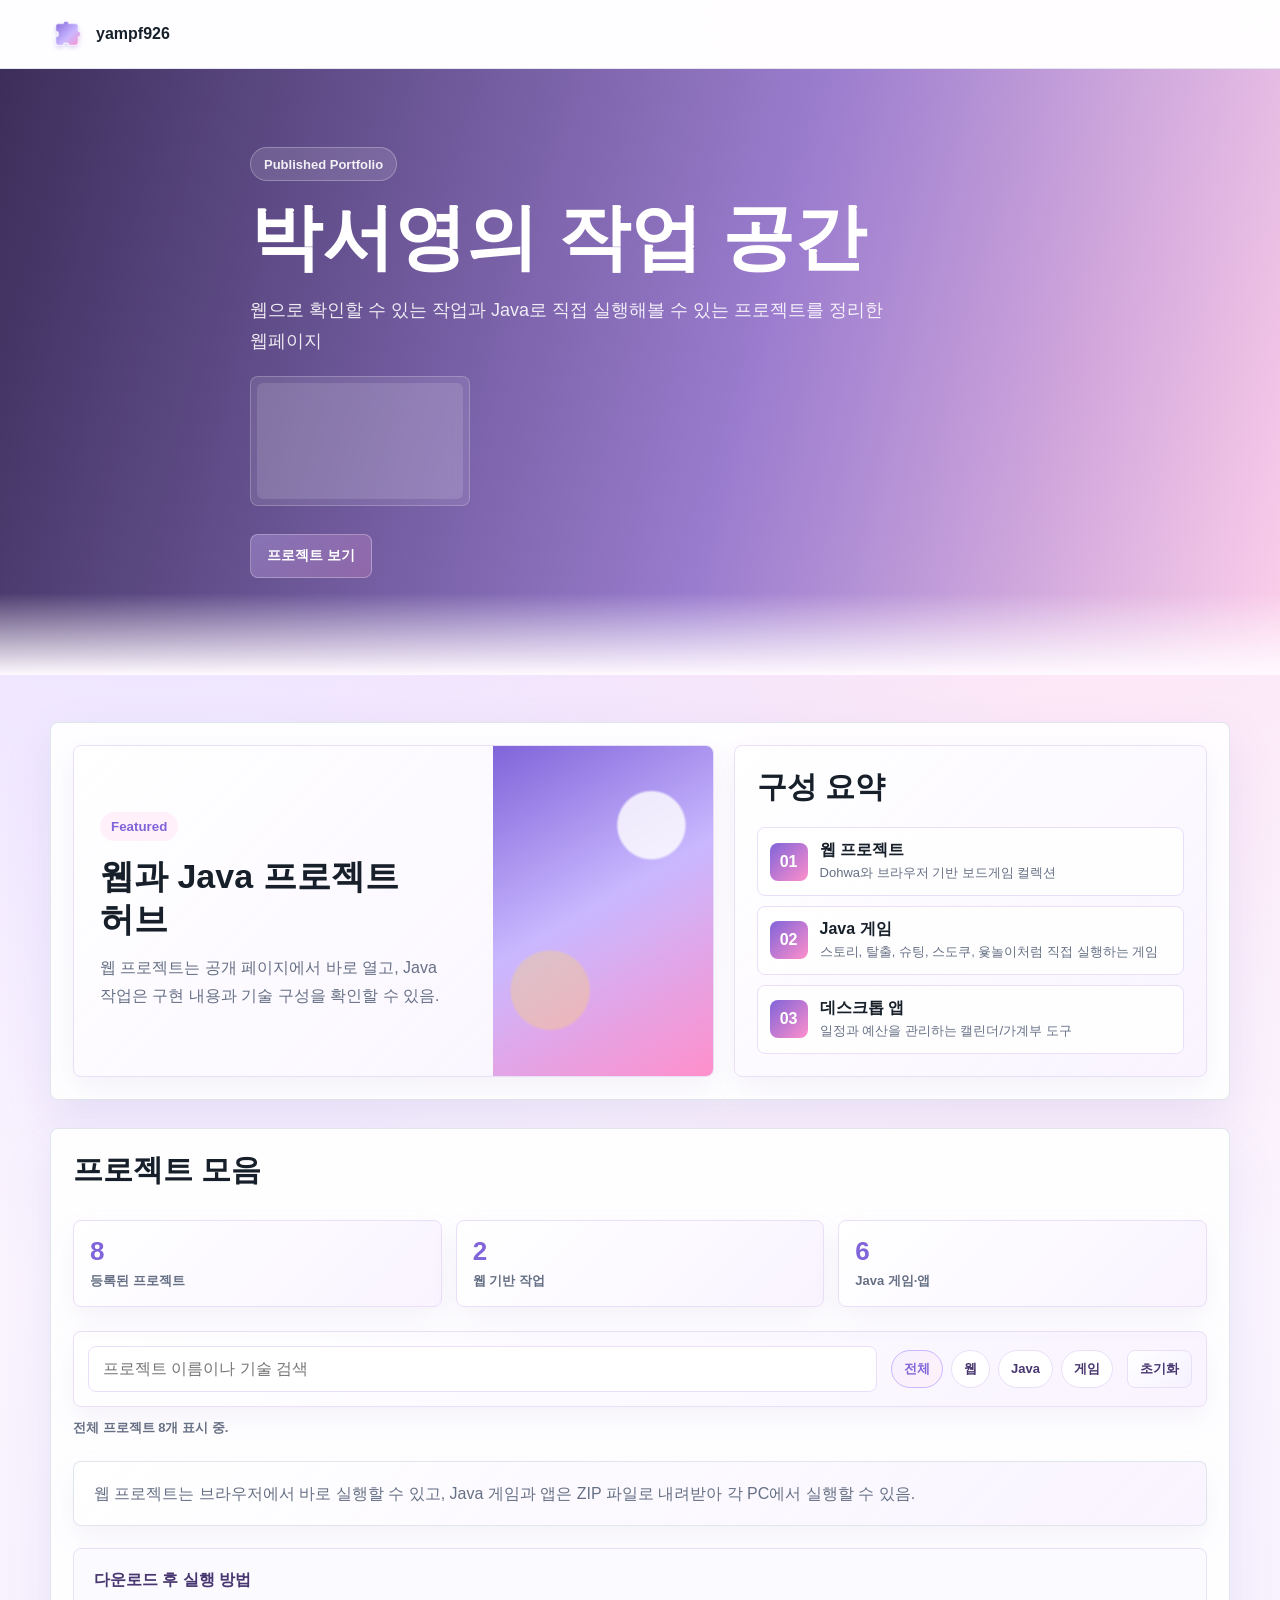
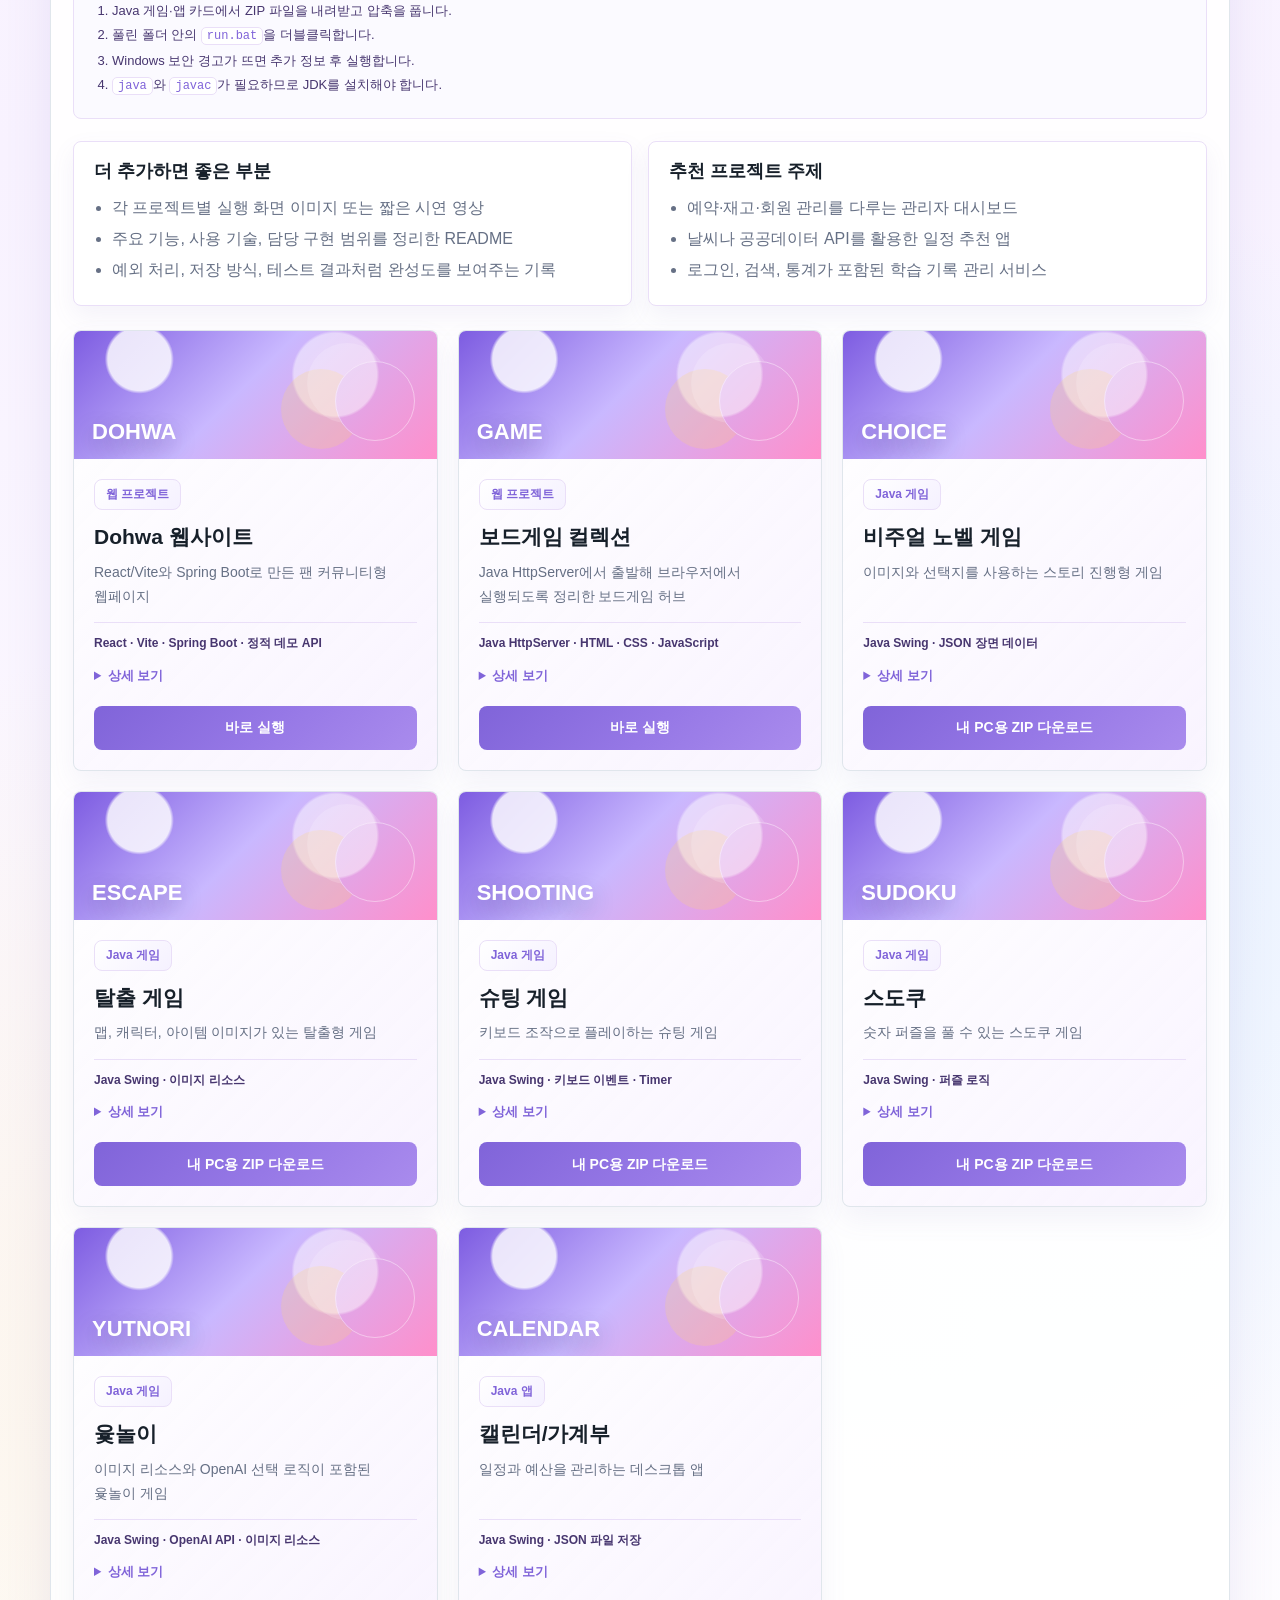
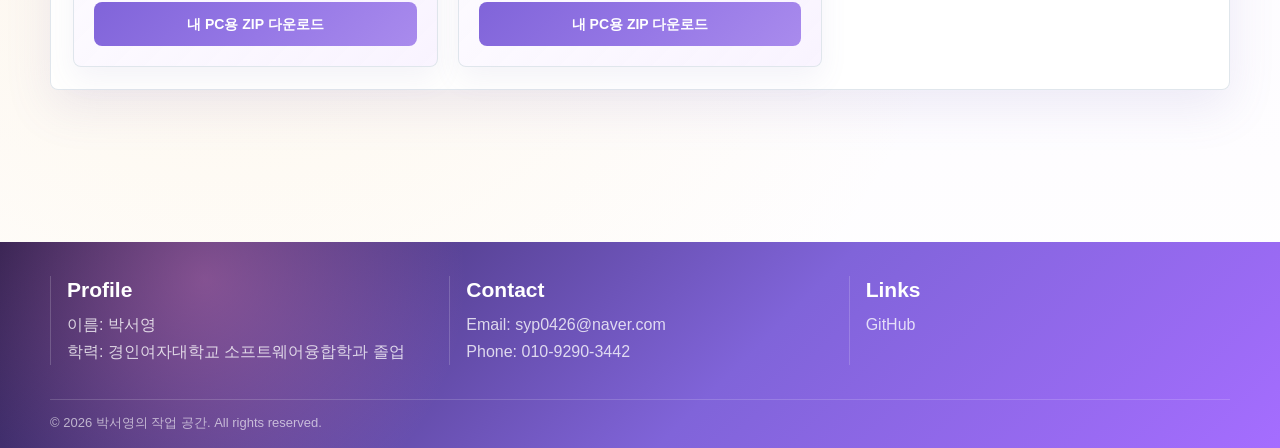
==== commit 04cf3731: "Move run guide into shared section" ====
--- a/index.html
+++ b/index.html
@@ -602,19 +602,19 @@
             font-size: 13px;
         }
         .run-guide {
-            margin-top: 14px;
-            padding: 14px 16px;
+            margin: 22px 0;
+            padding: 18px 20px;
             border: 1px solid var(--line);
             border-radius: 8px;
             background: #fbfaff;
             color: var(--lavender-ink);
-            font-size: 12px;
+            font-size: 13px;
             line-height: 1.65;
         }
         .run-guide strong {
             display: block;
             margin-bottom: 6px;
-            font-size: 13px;
+            font-size: 16px;
         }
         .run-guide ol {
             margin: 0;
@@ -631,6 +631,33 @@
             color: var(--lavender-deep);
             font-family: Consolas, monospace;
             font-size: 12px;
+        }
+        .next-section {
+            display: grid;
+            grid-template-columns: repeat(2, minmax(0, 1fr));
+            gap: 16px;
+            margin: 0 0 24px;
+        }
+        .next-panel {
+            padding: 18px 20px;
+            border: 1px solid var(--line);
+            border-radius: 8px;
+            background: white;
+            box-shadow: 0 10px 24px rgba(117, 96, 181, 0.08);
+        }
+        .next-panel h3 {
+            margin: 0 0 10px;
+            color: var(--ink);
+            font-size: 18px;
+        }
+        .next-panel ul {
+            margin: 0;
+            padding-left: 18px;
+            color: var(--muted);
+            line-height: 1.7;
+        }
+        .next-panel li {
+            margin: 4px 0;
         }
         .music-panel {
             width: min(220px, 100%);
@@ -709,6 +736,7 @@
             .toolbar,
             .stats { grid-template-columns: 1fr; }
             .filters { justify-content: flex-start; }
+            .next-section { grid-template-columns: 1fr; }
             .grid { grid-template-columns: 1fr; }
             .card-actions { grid-template-columns: 1fr; }
             .footer-inner { grid-template-columns: 1fr; }
@@ -781,8 +809,35 @@
             </div>
             <div class="result-meta" id="resultMeta">전체 프로젝트 8개 표시 중.</div>
             <div class="note">
-                공개 실행은 브라우저 기반 웹 프로젝트에만 제공됨. Java 게임과 앱은 프로젝트 카드에서 구현 내용과 사용 기술을 확인할 수 있음.
-            </div>
+                웹 프로젝트는 브라우저에서 바로 실행할 수 있고, Java 게임과 앱은 ZIP 파일로 내려받아 각 PC에서 실행할 수 있음.
+            </div>
+            <section class="run-guide" aria-label="다운로드 실행 방법">
+                <strong>다운로드 후 실행 방법</strong>
+                <ol>
+                    <li>Java 게임·앱 카드에서 ZIP 파일을 내려받고 압축을 풉니다.</li>
+                    <li>풀린 폴더 안의 <code>run.bat</code>을 더블클릭합니다.</li>
+                    <li>Windows 보안 경고가 뜨면 추가 정보 후 실행합니다.</li>
+                    <li><code>java</code>와 <code>javac</code>가 필요하므로 JDK를 설치해야 합니다.</li>
+                </ol>
+            </section>
+            <section class="next-section" aria-label="추가하면 좋은 부분과 프로젝트 주제">
+                <div class="next-panel">
+                    <h3>더 추가하면 좋은 부분</h3>
+                    <ul>
+                        <li>각 프로젝트별 실행 화면 이미지 또는 짧은 시연 영상</li>
+                        <li>주요 기능, 사용 기술, 담당 구현 범위를 정리한 README</li>
+                        <li>예외 처리, 저장 방식, 테스트 결과처럼 완성도를 보여주는 기록</li>
+                    </ul>
+                </div>
+                <div class="next-panel">
+                    <h3>추천 프로젝트 주제</h3>
+                    <ul>
+                        <li>예약·재고·회원 관리를 다루는 관리자 대시보드</li>
+                        <li>날씨나 공공데이터 API를 활용한 일정 추천 앱</li>
+                        <li>로그인, 검색, 통계가 포함된 학습 기록 관리 서비스</li>
+                    </ul>
+                </div>
+            </section>
             <div class="grid">
                 <article class="card" style="--project-color:#c9b8ff" data-title="dohwa 웹사이트" data-type="웹 프로젝트" data-categories="web">
     <div class="thumb"><span>DOHWA</span></div>
@@ -832,15 +887,6 @@
         <div class="card-actions">
     <a class="project-link" href="downloads/choice-portable.zip">내 PC용 ZIP 다운로드</a>
 </div>
-<div class="run-guide">
-    <strong>다운로드 후 실행 방법</strong>
-    <ol>
-        <li>ZIP 파일을 내려받고 압축을 풉니다.</li>
-        <li>풀린 폴더에서 <code>run.bat</code>을 더블클릭합니다.</li>
-        <li>Windows 보안 경고가 뜨면 추가 정보 후 실행합니다.</li>
-        <li><code>java</code>와 <code>javac</code>가 필요하므로 JDK를 설치해야 합니다.</li>
-    </ol>
-</div>
 
     </div>
 </article>
@@ -858,15 +904,6 @@
         <div class="card-actions">
     <a class="project-link" href="downloads/escape-portable.zip">내 PC용 ZIP 다운로드</a>
 </div>
-<div class="run-guide">
-    <strong>다운로드 후 실행 방법</strong>
-    <ol>
-        <li>ZIP 파일을 내려받고 압축을 풉니다.</li>
-        <li>풀린 폴더에서 <code>run.bat</code>을 더블클릭합니다.</li>
-        <li>Windows 보안 경고가 뜨면 추가 정보 후 실행합니다.</li>
-        <li><code>java</code>와 <code>javac</code>가 필요하므로 JDK를 설치해야 합니다.</li>
-    </ol>
-</div>
 
     </div>
 </article>
@@ -884,15 +921,6 @@
         <div class="card-actions">
     <a class="project-link" href="downloads/shooting-portable.zip">내 PC용 ZIP 다운로드</a>
 </div>
-<div class="run-guide">
-    <strong>다운로드 후 실행 방법</strong>
-    <ol>
-        <li>ZIP 파일을 내려받고 압축을 풉니다.</li>
-        <li>풀린 폴더에서 <code>run.bat</code>을 더블클릭합니다.</li>
-        <li>Windows 보안 경고가 뜨면 추가 정보 후 실행합니다.</li>
-        <li><code>java</code>와 <code>javac</code>가 필요하므로 JDK를 설치해야 합니다.</li>
-    </ol>
-</div>
 
     </div>
 </article>
@@ -910,15 +938,6 @@
         <div class="card-actions">
     <a class="project-link" href="downloads/sudoku-portable.zip">내 PC용 ZIP 다운로드</a>
 </div>
-<div class="run-guide">
-    <strong>다운로드 후 실행 방법</strong>
-    <ol>
-        <li>ZIP 파일을 내려받고 압축을 풉니다.</li>
-        <li>풀린 폴더에서 <code>run.bat</code>을 더블클릭합니다.</li>
-        <li>Windows 보안 경고가 뜨면 추가 정보 후 실행합니다.</li>
-        <li><code>java</code>와 <code>javac</code>가 필요하므로 JDK를 설치해야 합니다.</li>
-    </ol>
-</div>
 
     </div>
 </article>
@@ -936,15 +955,6 @@
         <div class="card-actions">
     <a class="project-link" href="downloads/yutnori-portable.zip">내 PC용 ZIP 다운로드</a>
 </div>
-<div class="run-guide">
-    <strong>다운로드 후 실행 방법</strong>
-    <ol>
-        <li>ZIP 파일을 내려받고 압축을 풉니다.</li>
-        <li>풀린 폴더에서 <code>run.bat</code>을 더블클릭합니다.</li>
-        <li>Windows 보안 경고가 뜨면 추가 정보 후 실행합니다.</li>
-        <li><code>java</code>와 <code>javac</code>가 필요하므로 JDK를 설치해야 합니다.</li>
-    </ol>
-</div>
 
     </div>
 </article>
@@ -961,15 +971,6 @@
         </details>
         <div class="card-actions">
     <a class="project-link" href="downloads/calendar-portable.zip">내 PC용 ZIP 다운로드</a>
-</div>
-<div class="run-guide">
-    <strong>다운로드 후 실행 방법</strong>
-    <ol>
-        <li>ZIP 파일을 내려받고 압축을 풉니다.</li>
-        <li>풀린 폴더에서 <code>run.bat</code>을 더블클릭합니다.</li>
-        <li>Windows 보안 경고가 뜨면 추가 정보 후 실행합니다.</li>
-        <li><code>java</code>와 <code>javac</code>가 필요하므로 JDK를 설치해야 합니다.</li>
-    </ol>
 </div>
 
     </div>
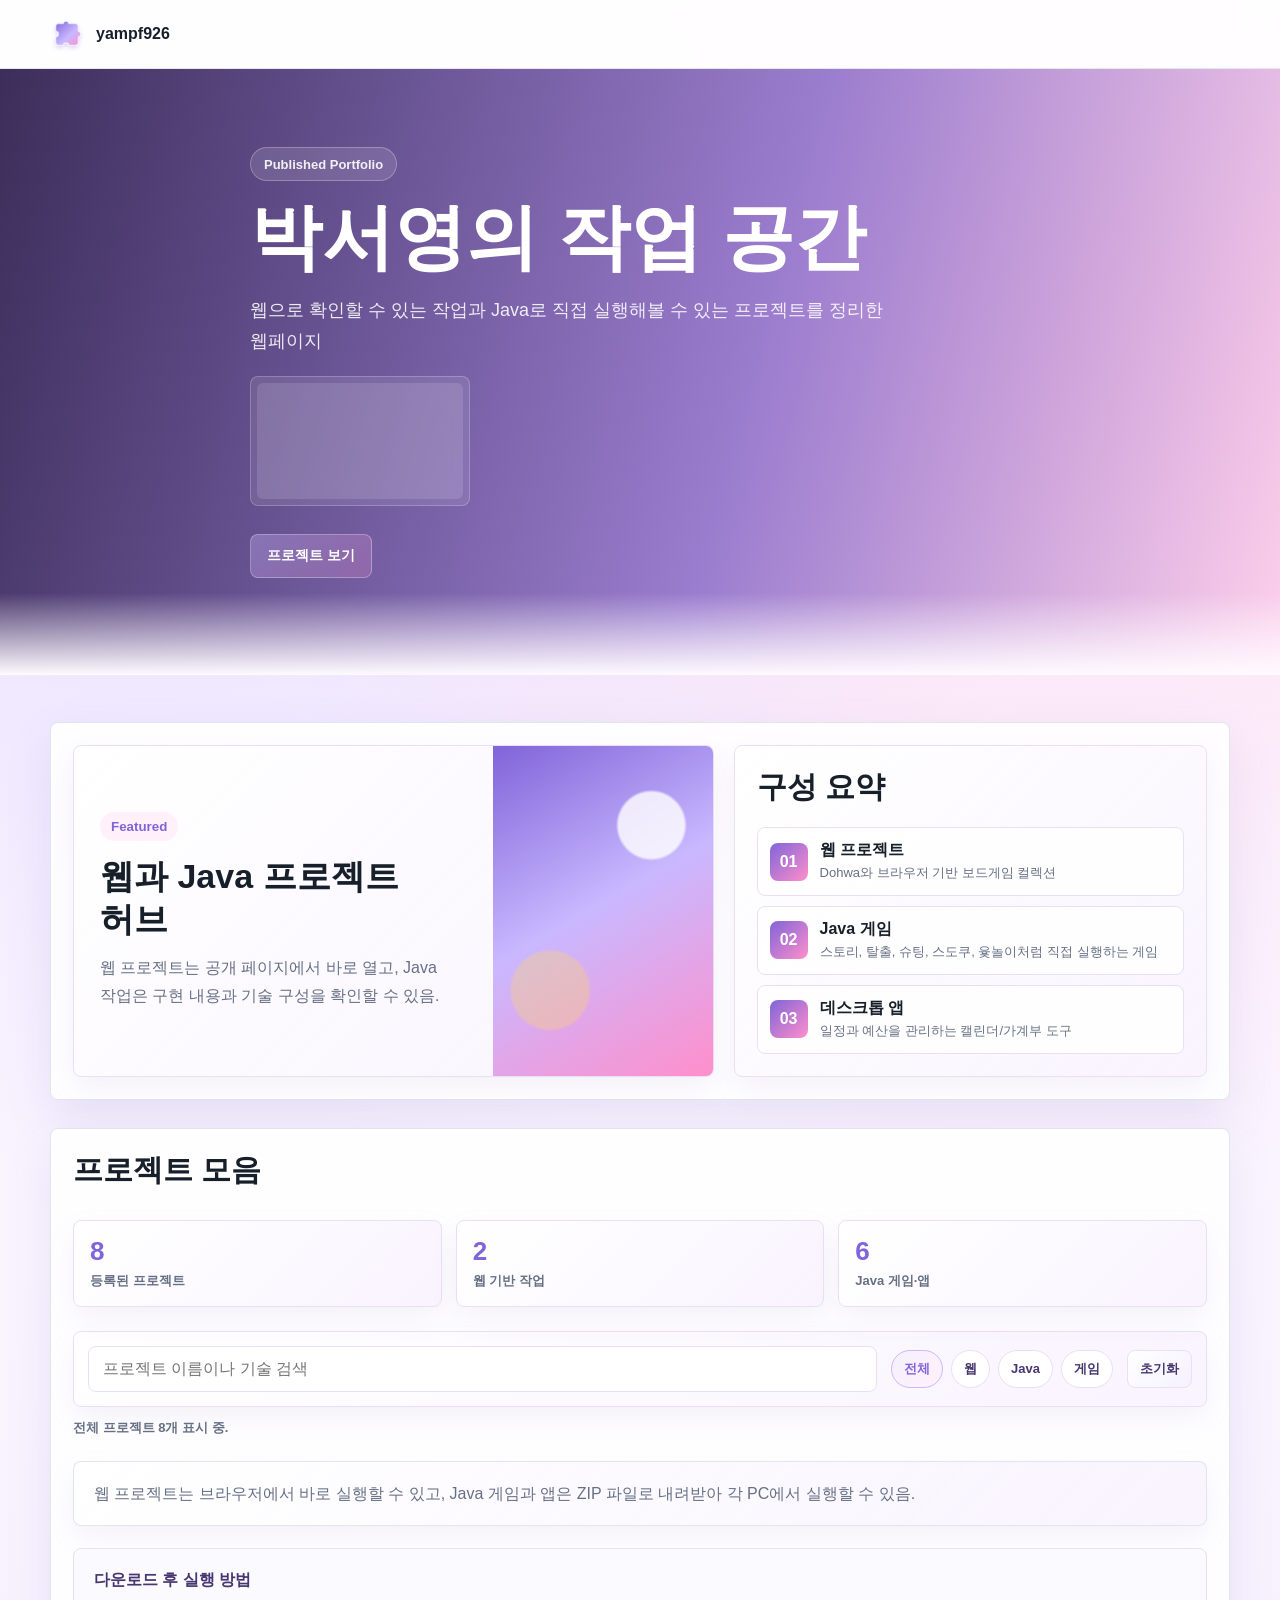
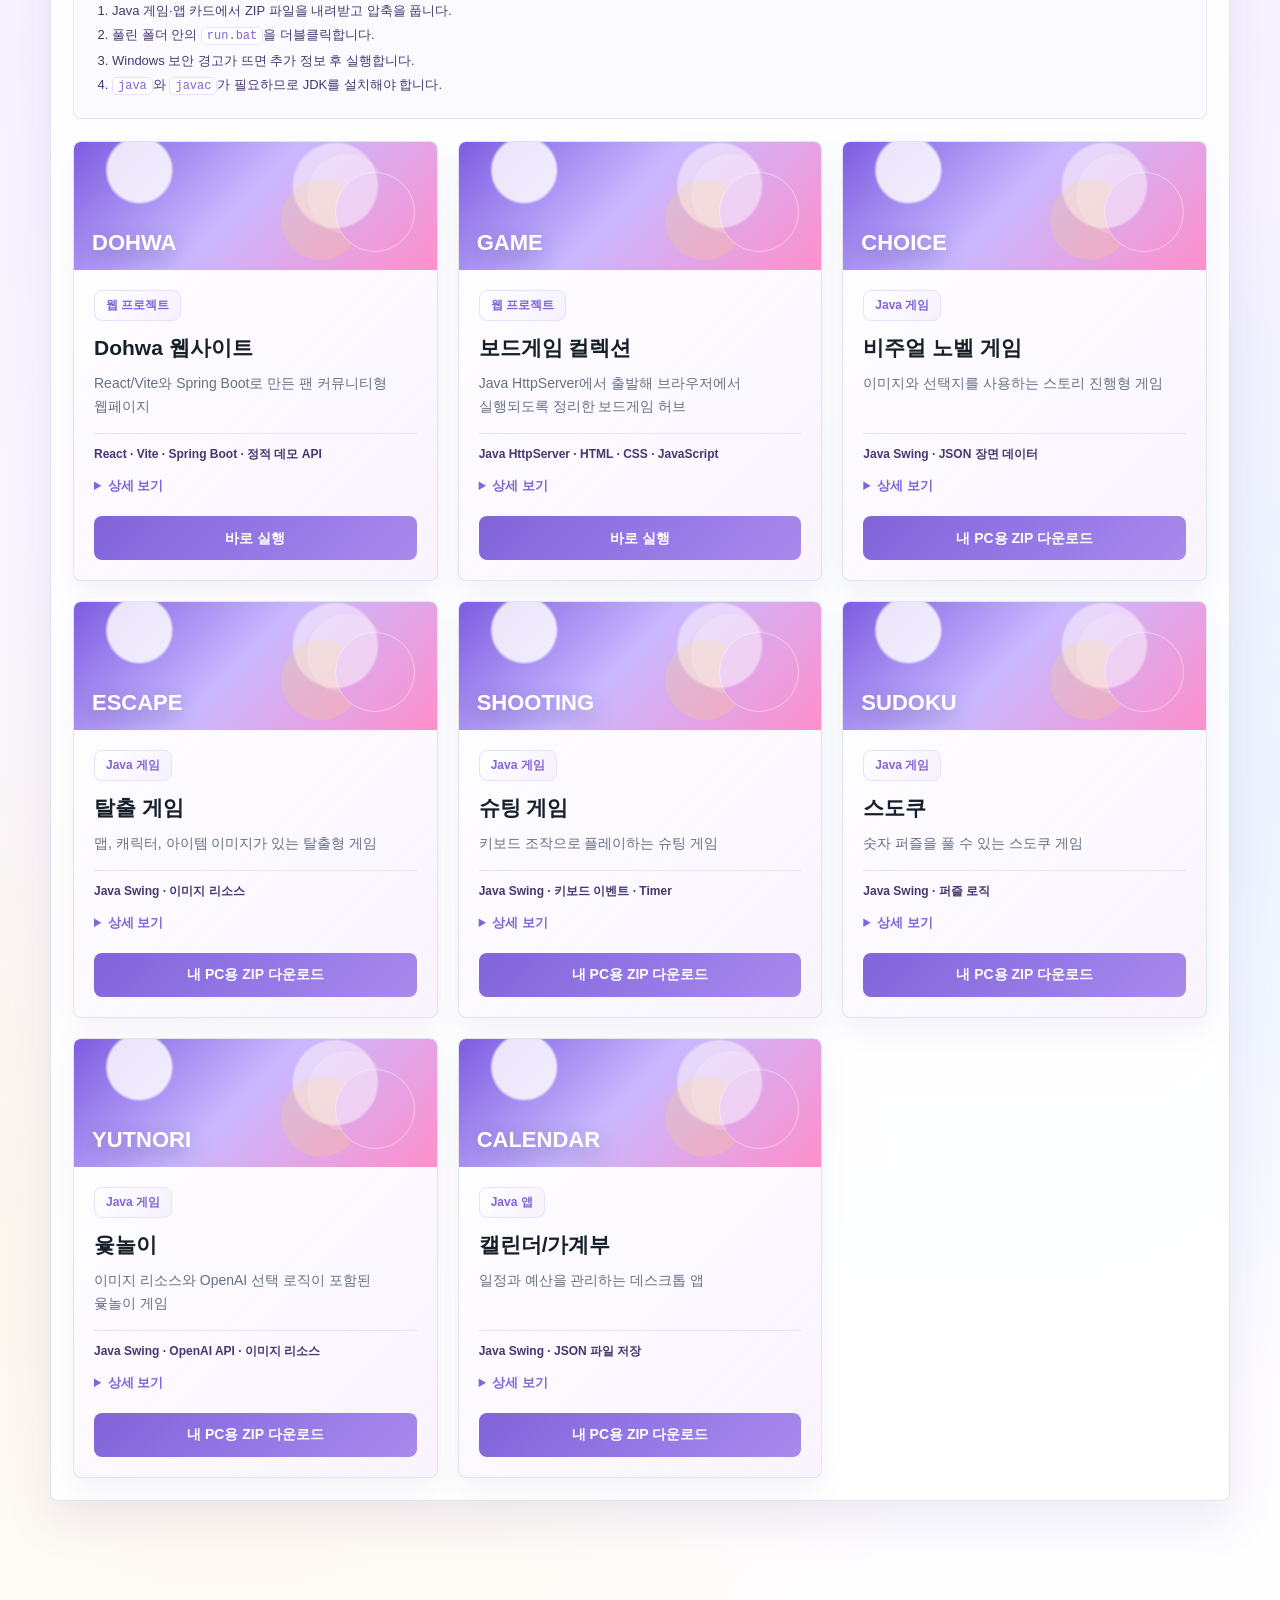
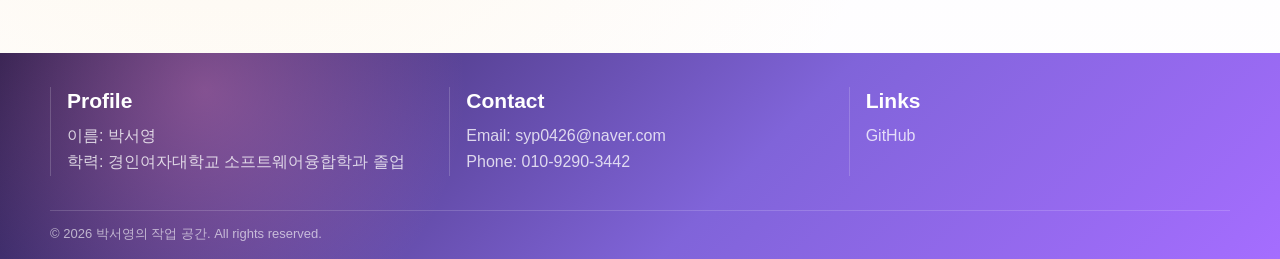
==== commit a173086d: "Remove recommendation panels from page" ====
--- a/index.html
+++ b/index.html
@@ -632,33 +632,6 @@
             font-family: Consolas, monospace;
             font-size: 12px;
         }
-        .next-section {
-            display: grid;
-            grid-template-columns: repeat(2, minmax(0, 1fr));
-            gap: 16px;
-            margin: 0 0 24px;
-        }
-        .next-panel {
-            padding: 18px 20px;
-            border: 1px solid var(--line);
-            border-radius: 8px;
-            background: white;
-            box-shadow: 0 10px 24px rgba(117, 96, 181, 0.08);
-        }
-        .next-panel h3 {
-            margin: 0 0 10px;
-            color: var(--ink);
-            font-size: 18px;
-        }
-        .next-panel ul {
-            margin: 0;
-            padding-left: 18px;
-            color: var(--muted);
-            line-height: 1.7;
-        }
-        .next-panel li {
-            margin: 4px 0;
-        }
         .music-panel {
             width: min(220px, 100%);
             max-width: 100%;
@@ -736,7 +709,6 @@
             .toolbar,
             .stats { grid-template-columns: 1fr; }
             .filters { justify-content: flex-start; }
-            .next-section { grid-template-columns: 1fr; }
             .grid { grid-template-columns: 1fr; }
             .card-actions { grid-template-columns: 1fr; }
             .footer-inner { grid-template-columns: 1fr; }
@@ -819,24 +791,6 @@
                     <li>Windows 보안 경고가 뜨면 추가 정보 후 실행합니다.</li>
                     <li><code>java</code>와 <code>javac</code>가 필요하므로 JDK를 설치해야 합니다.</li>
                 </ol>
-            </section>
-            <section class="next-section" aria-label="추가하면 좋은 부분과 프로젝트 주제">
-                <div class="next-panel">
-                    <h3>더 추가하면 좋은 부분</h3>
-                    <ul>
-                        <li>각 프로젝트별 실행 화면 이미지 또는 짧은 시연 영상</li>
-                        <li>주요 기능, 사용 기술, 담당 구현 범위를 정리한 README</li>
-                        <li>예외 처리, 저장 방식, 테스트 결과처럼 완성도를 보여주는 기록</li>
-                    </ul>
-                </div>
-                <div class="next-panel">
-                    <h3>추천 프로젝트 주제</h3>
-                    <ul>
-                        <li>예약·재고·회원 관리를 다루는 관리자 대시보드</li>
-                        <li>날씨나 공공데이터 API를 활용한 일정 추천 앱</li>
-                        <li>로그인, 검색, 통계가 포함된 학습 기록 관리 서비스</li>
-                    </ul>
-                </div>
             </section>
             <div class="grid">
                 <article class="card" style="--project-color:#c9b8ff" data-title="dohwa 웹사이트" data-type="웹 프로젝트" data-categories="web">
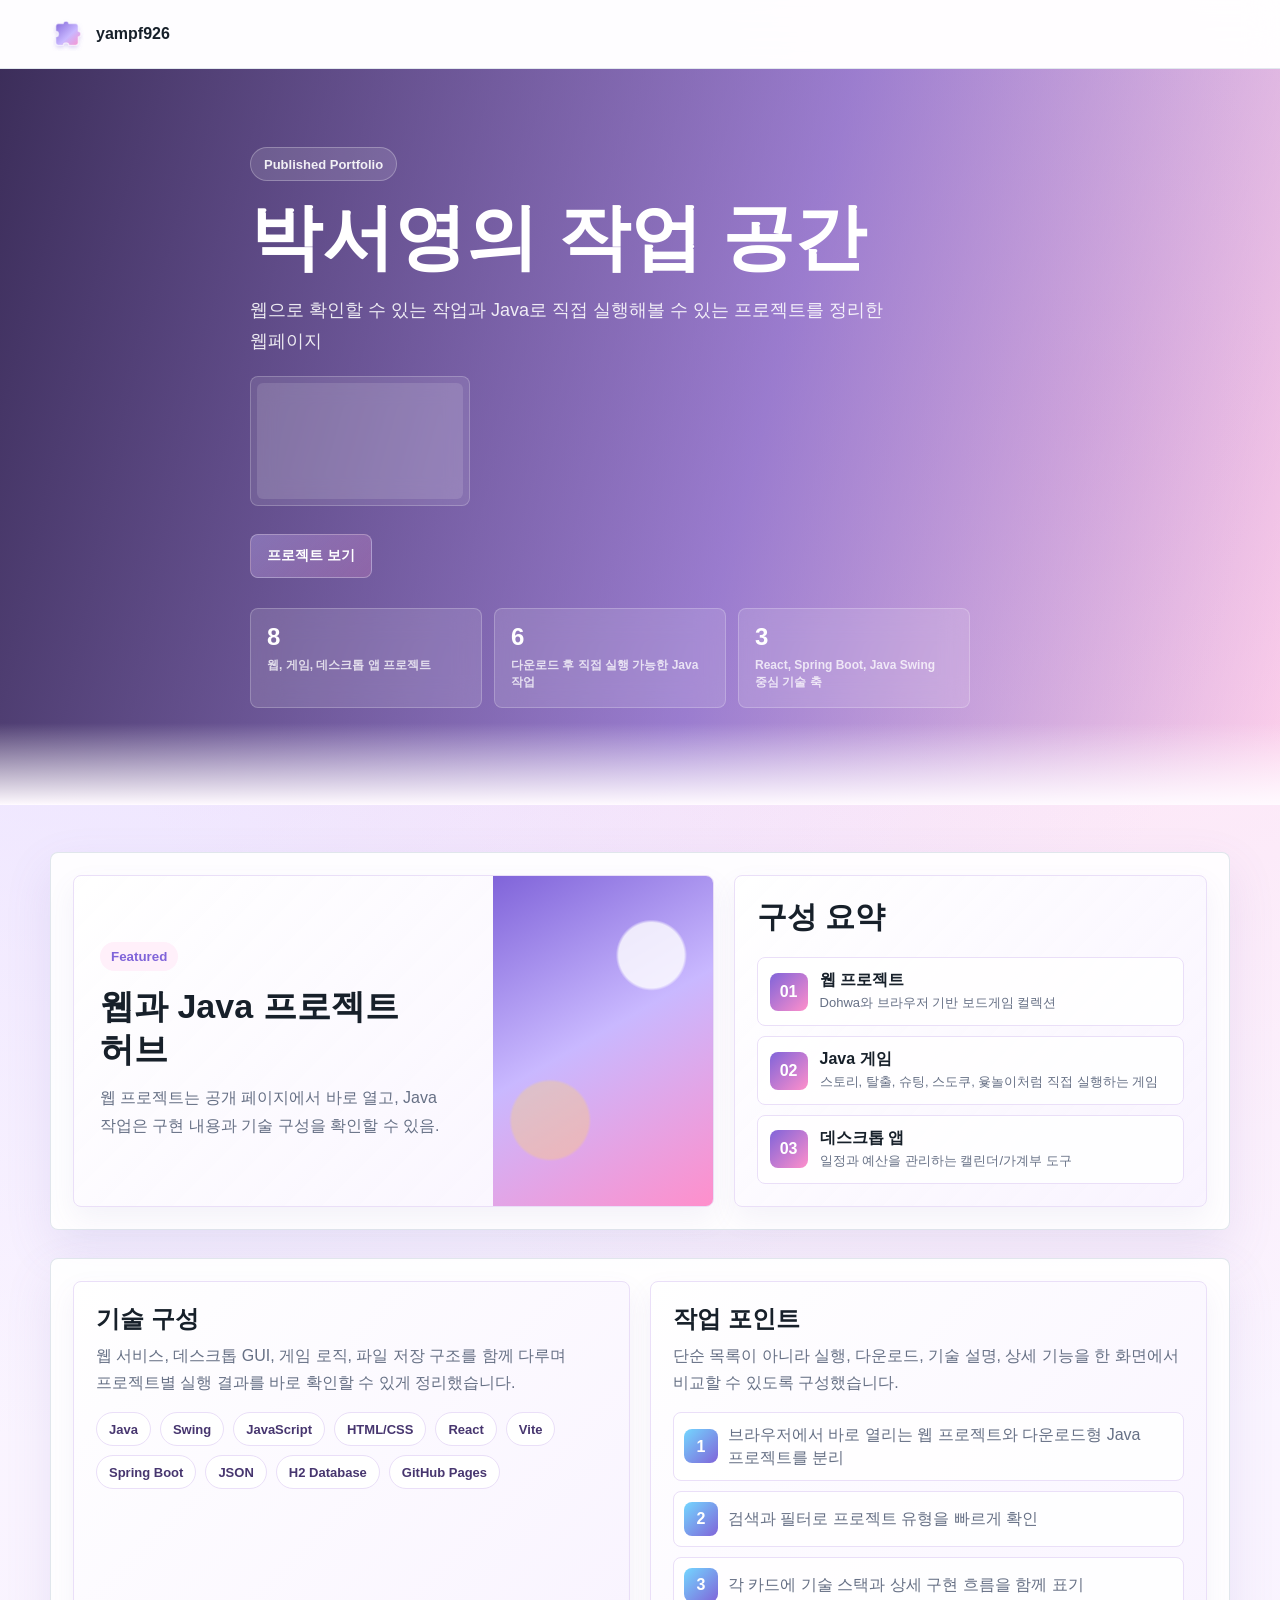
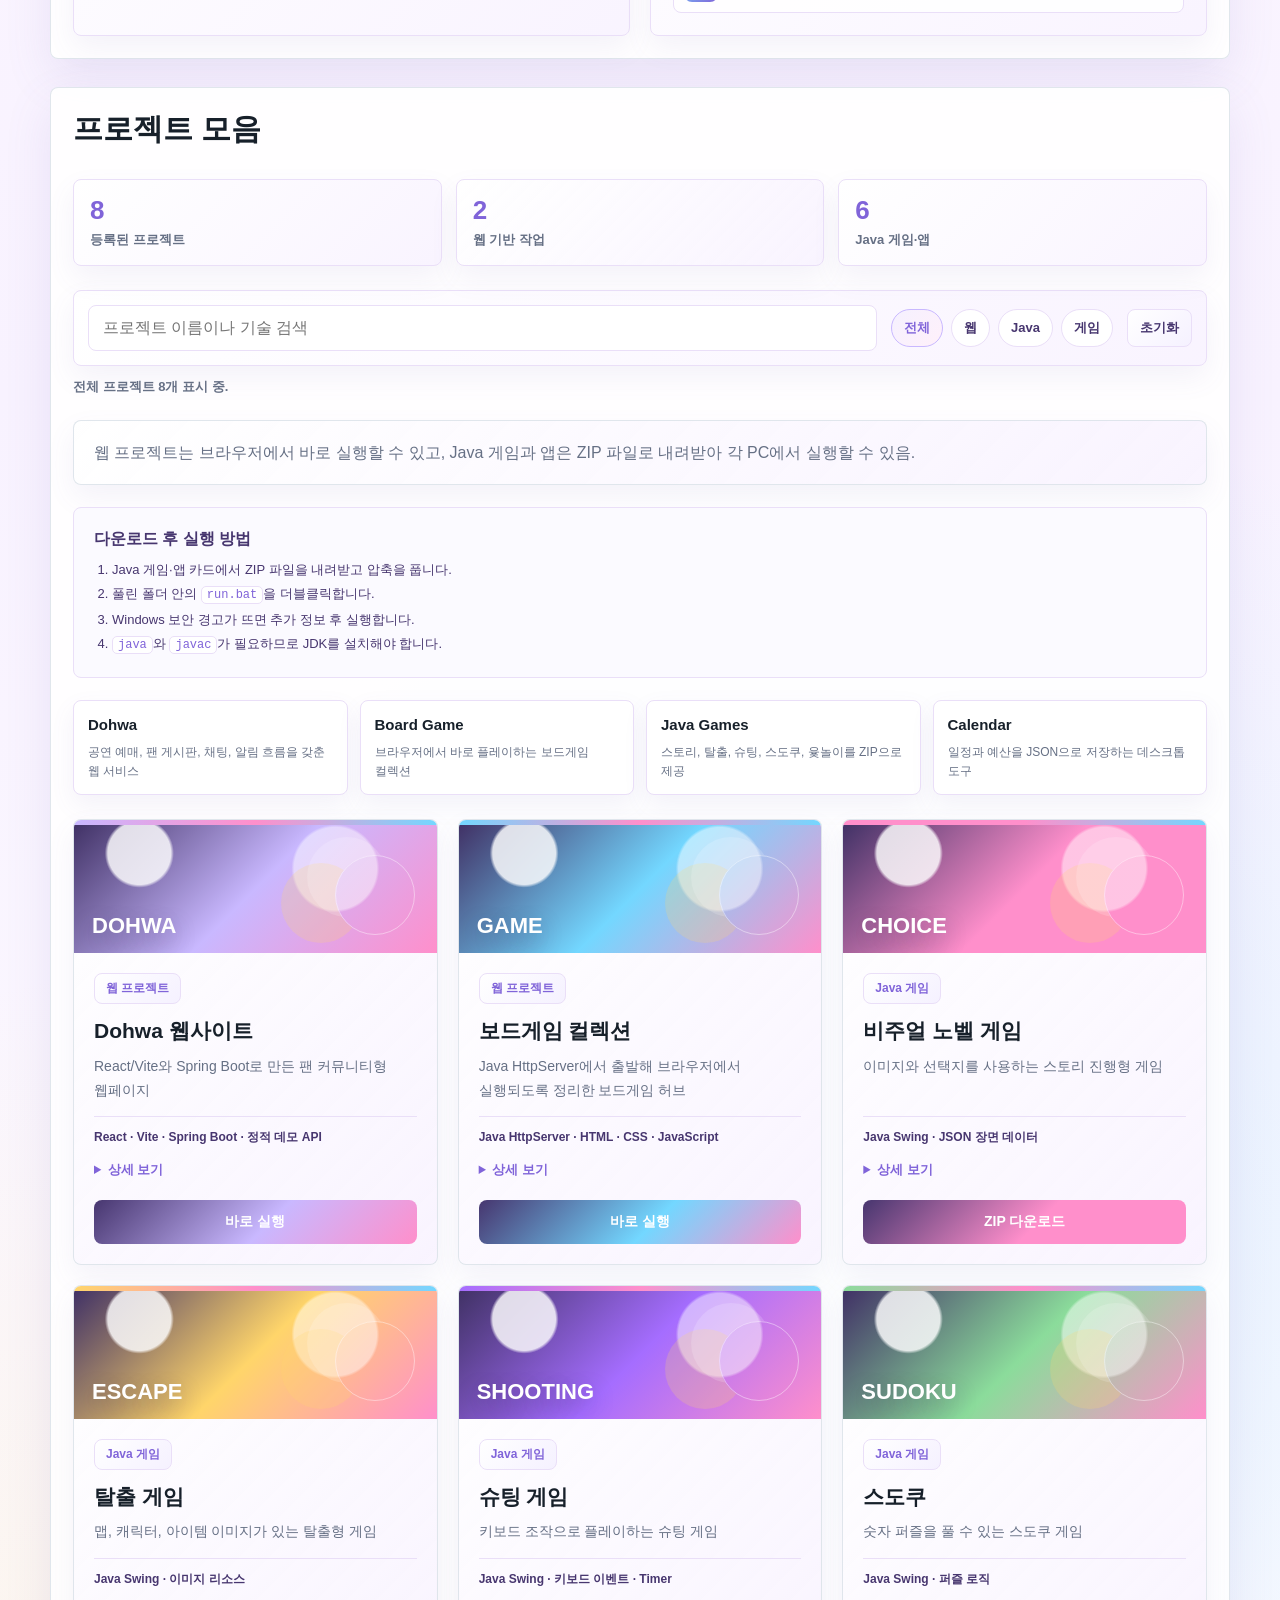
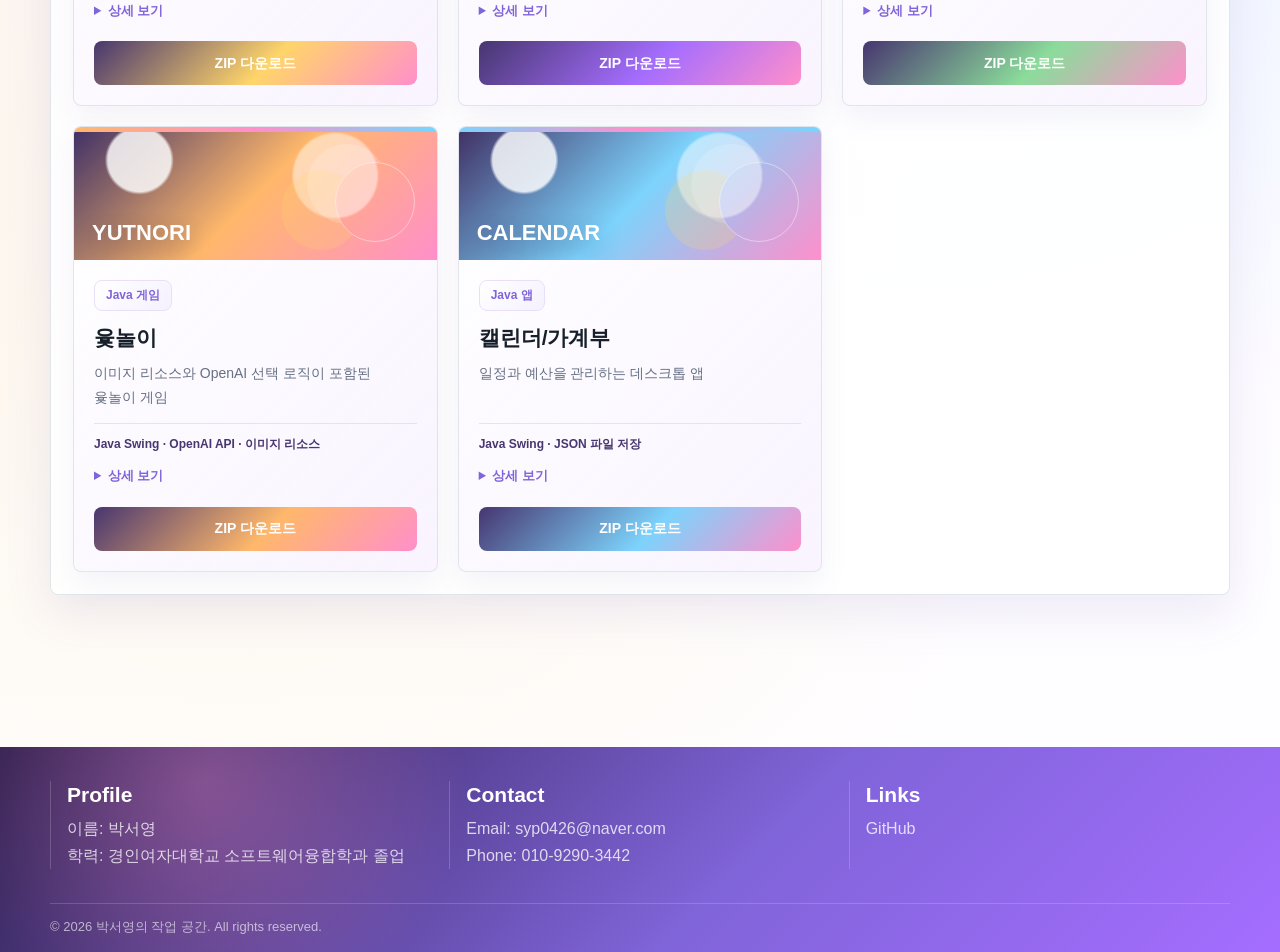
==== commit 8d01ec30: "Enhance portfolio presentation" ====
--- a/index.html
+++ b/index.html
@@ -152,6 +152,35 @@
             transform: translateY(-2px);
             background: linear-gradient(135deg, rgba(255, 255, 255, 0.22), rgba(255, 143, 203, 0.28));
         }
+        .hero-metrics {
+            display: grid;
+            grid-template-columns: repeat(3, minmax(0, 1fr));
+            gap: 12px;
+            max-width: 720px;
+            margin-top: 30px;
+        }
+        .hero-metric {
+            min-height: 82px;
+            padding: 15px 16px;
+            border: 1px solid rgba(255, 255, 255, 0.22);
+            border-radius: 8px;
+            background: rgba(255, 255, 255, 0.12);
+            backdrop-filter: blur(14px);
+        }
+        .hero-metric strong {
+            display: block;
+            color: white;
+            font-size: 24px;
+            line-height: 1.1;
+        }
+        .hero-metric span {
+            display: block;
+            margin-top: 7px;
+            color: rgba(255, 255, 255, 0.76);
+            font-size: 12px;
+            font-weight: 900;
+            line-height: 1.45;
+        }
         main {
             padding: 48px 0 76px;
         }
@@ -388,6 +417,103 @@
             font-size: 13px;
             line-height: 1.45;
         }
+        .profile-band {
+            display: grid;
+            grid-template-columns: 1fr 1fr;
+            gap: 20px;
+            align-items: stretch;
+        }
+        .stack-wall,
+        .work-flow {
+            border: 1px solid var(--line);
+            border-radius: 8px;
+            padding: 22px;
+            background: linear-gradient(135deg, rgba(255, 255, 255, 0.96), rgba(248, 242, 255, 0.86));
+            box-shadow: 0 12px 28px rgba(117, 96, 181, 0.08);
+        }
+        .stack-wall h2,
+        .work-flow h2 {
+            font-size: 24px;
+        }
+        .stack-wall p,
+        .work-flow p {
+            margin: 0 0 16px;
+            color: var(--muted);
+            line-height: 1.7;
+        }
+        .stack-list {
+            display: flex;
+            flex-wrap: wrap;
+            gap: 9px;
+        }
+        .stack-list span {
+            min-height: 34px;
+            display: inline-flex;
+            align-items: center;
+            border: 1px solid var(--line);
+            border-radius: 999px;
+            padding: 7px 12px;
+            background: white;
+            color: var(--lavender-ink);
+            font-size: 13px;
+            font-weight: 900;
+        }
+        .flow-list {
+            display: grid;
+            gap: 10px;
+            margin: 0;
+            padding: 0;
+            list-style: none;
+        }
+        .flow-list li {
+            display: grid;
+            grid-template-columns: 34px minmax(0, 1fr);
+            gap: 10px;
+            align-items: center;
+            min-height: 48px;
+            border: 1px solid var(--line);
+            border-radius: 8px;
+            padding: 10px;
+            background: rgba(255, 255, 255, 0.88);
+            color: var(--muted);
+            line-height: 1.45;
+        }
+        .flow-list b {
+            width: 34px;
+            height: 34px;
+            display: grid;
+            place-items: center;
+            border-radius: 8px;
+            background: linear-gradient(135deg, var(--aqua), var(--lavender-deep));
+            color: white;
+        }
+        .project-strip {
+            display: grid;
+            grid-template-columns: repeat(4, minmax(0, 1fr));
+            gap: 12px;
+            margin: 0 0 24px;
+        }
+        .strip-item {
+            min-height: 92px;
+            border: 1px solid var(--line);
+            border-radius: 8px;
+            padding: 14px;
+            background: white;
+            box-shadow: 0 10px 24px rgba(117, 96, 181, 0.08);
+        }
+        .strip-item strong {
+            display: block;
+            color: var(--ink);
+            font-size: 15px;
+            line-height: 1.35;
+        }
+        .strip-item span {
+            display: block;
+            margin-top: 8px;
+            color: var(--muted);
+            font-size: 12px;
+            line-height: 1.55;
+        }
         .grid {
             display: grid;
             grid-template-columns: repeat(3, minmax(0, 1fr));
@@ -396,6 +522,7 @@
         .card {
             --project-color: var(--lavender);
             min-width: 0;
+            position: relative;
             overflow: hidden;
             display: flex;
             flex-direction: column;
@@ -404,6 +531,11 @@
             background: linear-gradient(135deg, rgba(255, 255, 255, 0.96), rgba(248, 242, 255, 0.86));
             box-shadow: 0 12px 28px rgba(117, 96, 181, 0.08);
             transition: transform 180ms ease, box-shadow 180ms ease, border-color 180ms ease;
+        }
+        .card::before {
+            content: "";
+            height: 5px;
+            background: linear-gradient(90deg, var(--project-color), var(--pink), var(--aqua));
         }
         .card:hover {
             transform: translateY(-7px) scale(1.01);
@@ -423,7 +555,7 @@
             background:
                 radial-gradient(circle at 18% 22%, rgba(255, 255, 255, 0.82) 0 10%, transparent 11%),
                 radial-gradient(circle at 72% 34%, rgba(255, 255, 255, 0.48) 0 15%, transparent 16%),
-                linear-gradient(135deg, #7d5ce1 0%, #c9b8ff 46%, #ff8fcb 100%);
+                linear-gradient(135deg, #413266 0%, var(--project-color) 50%, #ff8fcb 100%);
         }
         .thumb::after {
             content: "";
@@ -553,8 +685,8 @@
             width: 100%;
             border: 0 !important;
             outline: 0 !important;
-            background: linear-gradient(135deg, #8064d9 0%, #9678e6 54%, #a98bed 100%) !important;
-            background-image: linear-gradient(135deg, #8064d9 0%, #9678e6 54%, #a98bed 100%) !important;
+            background: linear-gradient(135deg, #47366f 0%, var(--project-color) 54%, #ff8fcb 100%) !important;
+            background-image: linear-gradient(135deg, #47366f 0%, var(--project-color) 54%, #ff8fcb 100%) !important;
             color: white;
             box-shadow: none !important;
         }
@@ -571,8 +703,8 @@
         .card a.project-link:hover {
             border: 0 !important;
             outline: 0 !important;
-            background: linear-gradient(135deg, #8064d9 0%, #9678e6 54%, #a98bed 100%) !important;
-            background-image: linear-gradient(135deg, #8064d9 0%, #9678e6 54%, #a98bed 100%) !important;
+            background: linear-gradient(135deg, #47366f 0%, var(--project-color) 54%, #ff8fcb 100%) !important;
+            background-image: linear-gradient(135deg, #47366f 0%, var(--project-color) 54%, #ff8fcb 100%) !important;
             color: white;
             box-shadow: none !important;
         }
@@ -689,7 +821,9 @@
         @media (max-width: 1040px) {
             .grid { grid-template-columns: repeat(2, minmax(0, 1fr)); }
             .showcase,
-            .feature { grid-template-columns: 1fr; }
+            .feature,
+            .profile-band { grid-template-columns: 1fr; }
+            .project-strip { grid-template-columns: repeat(2, minmax(0, 1fr)); }
             .feature-art { min-height: 180px; }
             .footer-inner { grid-template-columns: repeat(2, minmax(0, 1fr)); }
         }
@@ -703,6 +837,10 @@
             header { min-height: 340px; }
             .hero { padding: 58px 0 72px; }
             h1 { font-size: 38px; }
+            .hero-metrics,
+            .project-strip {
+                grid-template-columns: 1fr;
+            }
             .music-panel {
                 width: min(220px, 100%);
             }
@@ -737,6 +875,11 @@
             <div class="hero-actions">
                 <a href="#projects">프로젝트 보기</a>
             </div>
+            <div class="hero-metrics" aria-label="포트폴리오 핵심 지표">
+                <div class="hero-metric"><strong>8</strong><span>웹, 게임, 데스크톱 앱 프로젝트</span></div>
+                <div class="hero-metric"><strong>6</strong><span>다운로드 후 직접 실행 가능한 Java 작업</span></div>
+                <div class="hero-metric"><strong>3</strong><span>React, Spring Boot, Java Swing 중심 기술 축</span></div>
+            </div>
         </div>
     </header>
 
@@ -760,6 +903,25 @@
             </div>
         </section>
 
+        <section class="profile-band content-section" aria-label="기술 구성과 작업 방식">
+            <div class="stack-wall">
+                <h2>기술 구성</h2>
+                <p>웹 서비스, 데스크톱 GUI, 게임 로직, 파일 저장 구조를 함께 다루며 프로젝트별 실행 결과를 바로 확인할 수 있게 정리했습니다.</p>
+                <div class="stack-list" aria-label="사용 기술">
+                    <span>Java</span><span>Swing</span><span>JavaScript</span><span>HTML/CSS</span><span>React</span><span>Vite</span><span>Spring Boot</span><span>JSON</span><span>H2 Database</span><span>GitHub Pages</span>
+                </div>
+            </div>
+            <div class="work-flow">
+                <h2>작업 포인트</h2>
+                <p>단순 목록이 아니라 실행, 다운로드, 기술 설명, 상세 기능을 한 화면에서 비교할 수 있도록 구성했습니다.</p>
+                <ul class="flow-list">
+                    <li><b>1</b><span>브라우저에서 바로 열리는 웹 프로젝트와 다운로드형 Java 프로젝트를 분리</span></li>
+                    <li><b>2</b><span>검색과 필터로 프로젝트 유형을 빠르게 확인</span></li>
+                    <li><b>3</b><span>각 카드에 기술 스택과 상세 구현 흐름을 함께 표기</span></li>
+                </ul>
+            </div>
+        </section>
+
         <section class="content-section" id="projects">
             <div class="section-title">
                 <h2>프로젝트 모음</h2>
@@ -792,6 +954,12 @@
                     <li><code>java</code>와 <code>javac</code>가 필요하므로 JDK를 설치해야 합니다.</li>
                 </ol>
             </section>
+            <div class="project-strip" aria-label="프로젝트 구성 포인트">
+                <div class="strip-item"><strong>Dohwa</strong><span>공연 예매, 팬 게시판, 채팅, 알림 흐름을 갖춘 웹 서비스</span></div>
+                <div class="strip-item"><strong>Board Game</strong><span>브라우저에서 바로 플레이하는 보드게임 컬렉션</span></div>
+                <div class="strip-item"><strong>Java Games</strong><span>스토리, 탈출, 슈팅, 스도쿠, 윷놀이를 ZIP으로 제공</span></div>
+                <div class="strip-item"><strong>Calendar</strong><span>일정과 예산을 JSON으로 저장하는 데스크톱 도구</span></div>
+            </div>
             <div class="grid">
                 <article class="card" style="--project-color:#c9b8ff" data-title="dohwa 웹사이트" data-type="웹 프로젝트" data-categories="web">
     <div class="thumb"><span>DOHWA</span></div>
@@ -839,7 +1007,7 @@
             <p>scenes.json 장면 데이터와 선택지 분기 흐름을 이용해 사용자가 이야기의 방향을 고르는 구조</p>
         </details>
         <div class="card-actions">
-    <a class="project-link" href="downloads/choice-portable.zip">내 PC용 ZIP 다운로드</a>
+    <a class="project-link" href="downloads/choice-portable.zip">ZIP 다운로드</a>
 </div>
 
     </div>
@@ -856,7 +1024,7 @@
             <p>방 탐색과 아이템 확인 흐름을 중심으로 만든 데스크톱 게임 프로젝트</p>
         </details>
         <div class="card-actions">
-    <a class="project-link" href="downloads/escape-portable.zip">내 PC용 ZIP 다운로드</a>
+    <a class="project-link" href="downloads/escape-portable.zip">ZIP 다운로드</a>
 </div>
 
     </div>
@@ -873,7 +1041,7 @@
             <p>플레이어 이동, 발사, 충돌, 점수 흐름을 확인할 수 있는 액션 게임 형태로 정리</p>
         </details>
         <div class="card-actions">
-    <a class="project-link" href="downloads/shooting-portable.zip">내 PC용 ZIP 다운로드</a>
+    <a class="project-link" href="downloads/shooting-portable.zip">ZIP 다운로드</a>
 </div>
 
     </div>
@@ -890,7 +1058,7 @@
             <p>퍼즐 입력과 검증 흐름을 중심으로 숫자 배치 규칙을 연습할 수 있게 구성</p>
         </details>
         <div class="card-actions">
-    <a class="project-link" href="downloads/sudoku-portable.zip">내 PC용 ZIP 다운로드</a>
+    <a class="project-link" href="downloads/sudoku-portable.zip">ZIP 다운로드</a>
 </div>
 
     </div>
@@ -907,7 +1075,7 @@
             <p>말 이동, 턴 진행, OpenAI 응답과 기본 봇 fallback을 포함해 전통 보드게임 흐름을 구현</p>
         </details>
         <div class="card-actions">
-    <a class="project-link" href="downloads/yutnori-portable.zip">내 PC용 ZIP 다운로드</a>
+    <a class="project-link" href="downloads/yutnori-portable.zip">ZIP 다운로드</a>
 </div>
 
     </div>
@@ -924,7 +1092,7 @@
             <p>달력, 일정, 예산 입력을 한 화면에서 관리하고 JSON 파일로 저장/백업하는 개인 생산성 도구</p>
         </details>
         <div class="card-actions">
-    <a class="project-link" href="downloads/calendar-portable.zip">내 PC용 ZIP 다운로드</a>
+    <a class="project-link" href="downloads/calendar-portable.zip">ZIP 다운로드</a>
 </div>
 
     </div>
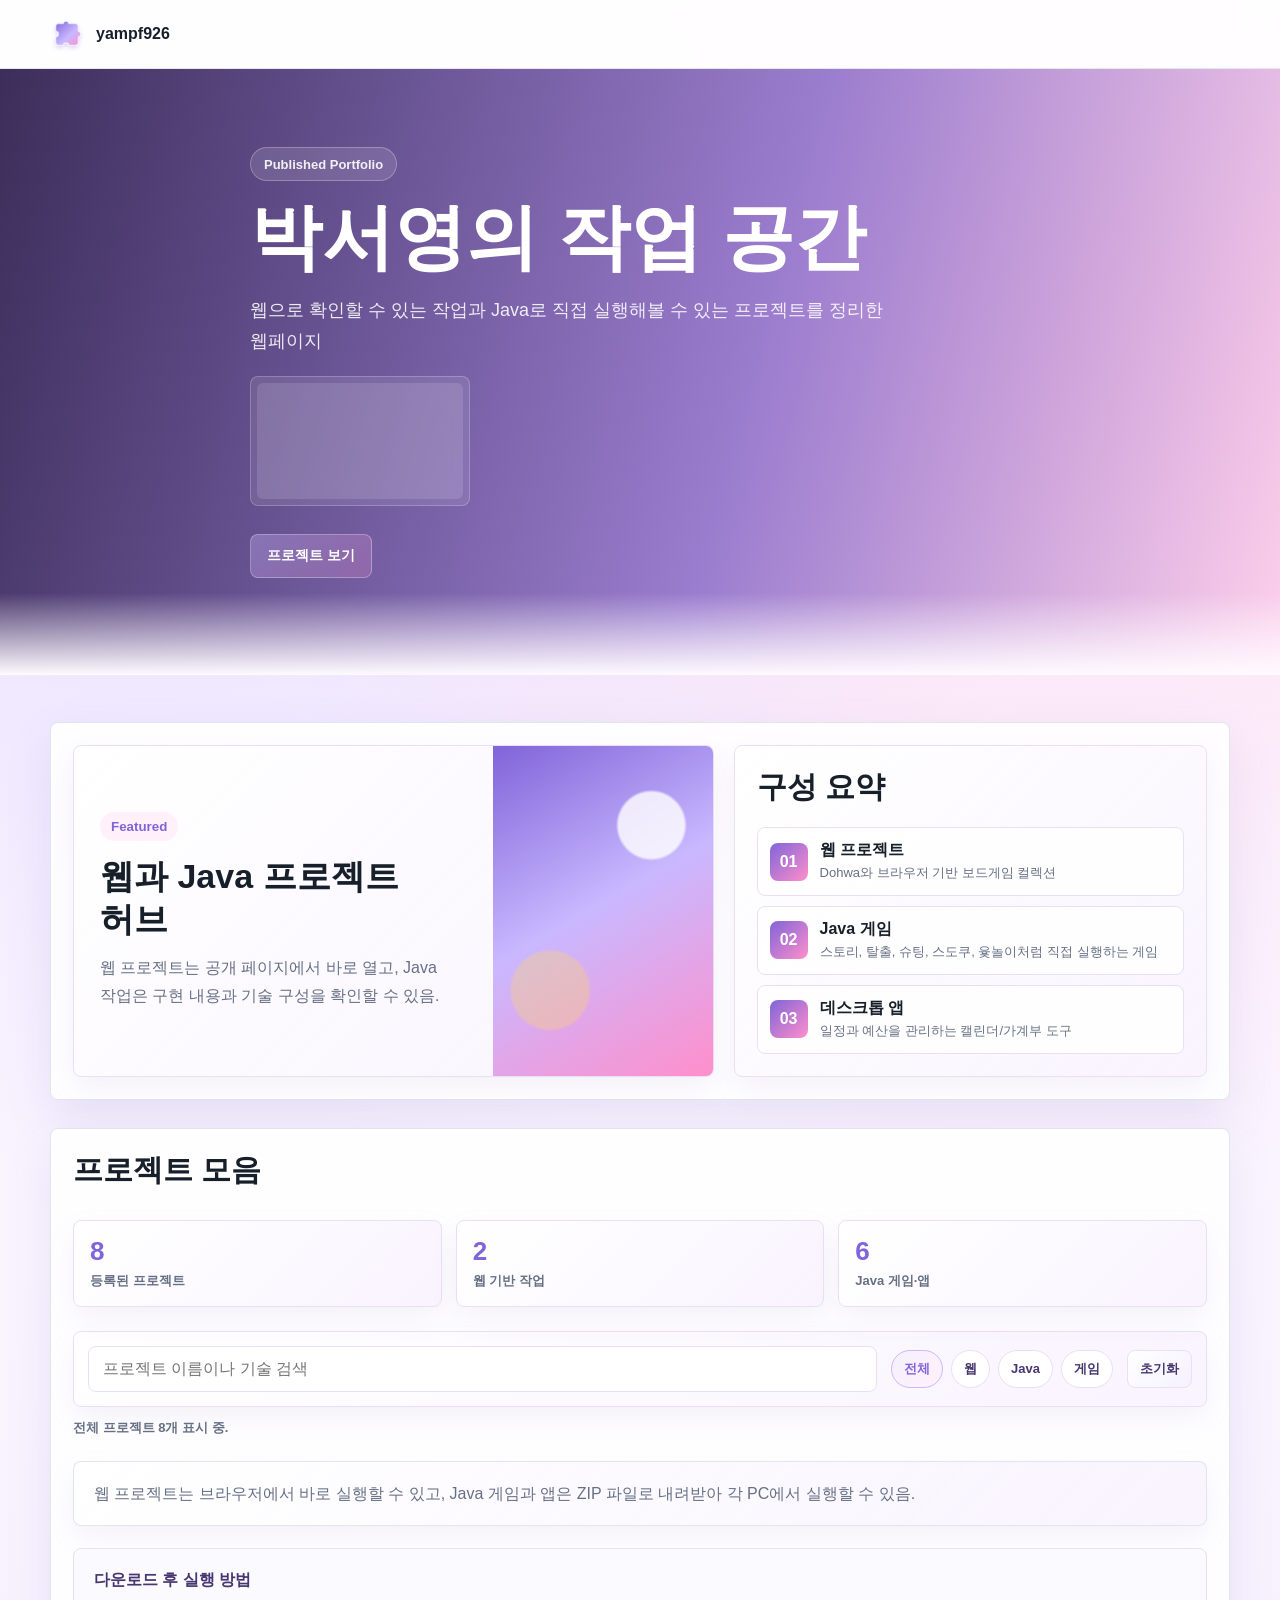
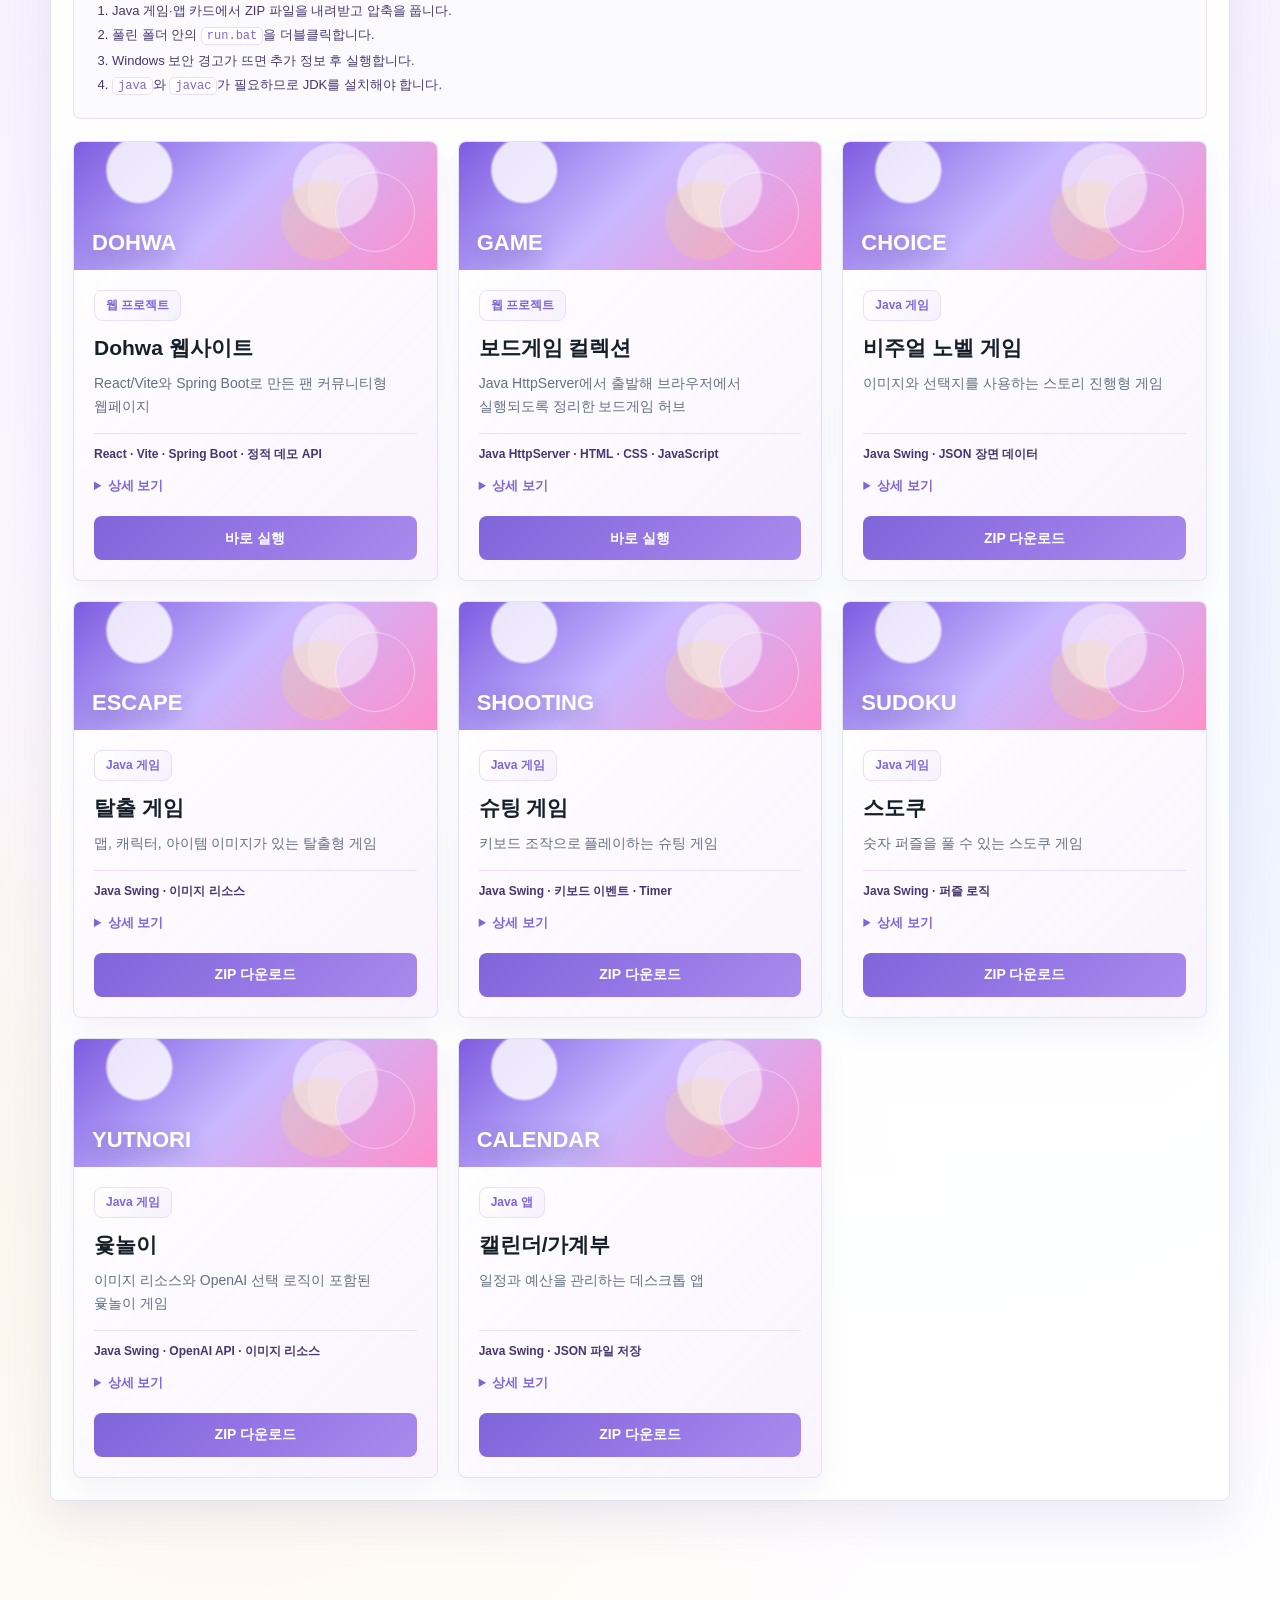
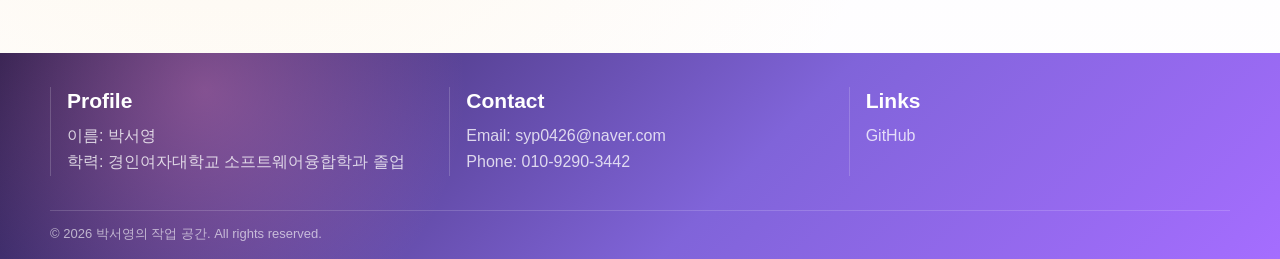
==== commit 587d781a: "Revert flashy portfolio styling" ====
--- a/index.html
+++ b/index.html
@@ -152,35 +152,6 @@
             transform: translateY(-2px);
             background: linear-gradient(135deg, rgba(255, 255, 255, 0.22), rgba(255, 143, 203, 0.28));
         }
-        .hero-metrics {
-            display: grid;
-            grid-template-columns: repeat(3, minmax(0, 1fr));
-            gap: 12px;
-            max-width: 720px;
-            margin-top: 30px;
-        }
-        .hero-metric {
-            min-height: 82px;
-            padding: 15px 16px;
-            border: 1px solid rgba(255, 255, 255, 0.22);
-            border-radius: 8px;
-            background: rgba(255, 255, 255, 0.12);
-            backdrop-filter: blur(14px);
-        }
-        .hero-metric strong {
-            display: block;
-            color: white;
-            font-size: 24px;
-            line-height: 1.1;
-        }
-        .hero-metric span {
-            display: block;
-            margin-top: 7px;
-            color: rgba(255, 255, 255, 0.76);
-            font-size: 12px;
-            font-weight: 900;
-            line-height: 1.45;
-        }
         main {
             padding: 48px 0 76px;
         }
@@ -417,103 +388,6 @@
             font-size: 13px;
             line-height: 1.45;
         }
-        .profile-band {
-            display: grid;
-            grid-template-columns: 1fr 1fr;
-            gap: 20px;
-            align-items: stretch;
-        }
-        .stack-wall,
-        .work-flow {
-            border: 1px solid var(--line);
-            border-radius: 8px;
-            padding: 22px;
-            background: linear-gradient(135deg, rgba(255, 255, 255, 0.96), rgba(248, 242, 255, 0.86));
-            box-shadow: 0 12px 28px rgba(117, 96, 181, 0.08);
-        }
-        .stack-wall h2,
-        .work-flow h2 {
-            font-size: 24px;
-        }
-        .stack-wall p,
-        .work-flow p {
-            margin: 0 0 16px;
-            color: var(--muted);
-            line-height: 1.7;
-        }
-        .stack-list {
-            display: flex;
-            flex-wrap: wrap;
-            gap: 9px;
-        }
-        .stack-list span {
-            min-height: 34px;
-            display: inline-flex;
-            align-items: center;
-            border: 1px solid var(--line);
-            border-radius: 999px;
-            padding: 7px 12px;
-            background: white;
-            color: var(--lavender-ink);
-            font-size: 13px;
-            font-weight: 900;
-        }
-        .flow-list {
-            display: grid;
-            gap: 10px;
-            margin: 0;
-            padding: 0;
-            list-style: none;
-        }
-        .flow-list li {
-            display: grid;
-            grid-template-columns: 34px minmax(0, 1fr);
-            gap: 10px;
-            align-items: center;
-            min-height: 48px;
-            border: 1px solid var(--line);
-            border-radius: 8px;
-            padding: 10px;
-            background: rgba(255, 255, 255, 0.88);
-            color: var(--muted);
-            line-height: 1.45;
-        }
-        .flow-list b {
-            width: 34px;
-            height: 34px;
-            display: grid;
-            place-items: center;
-            border-radius: 8px;
-            background: linear-gradient(135deg, var(--aqua), var(--lavender-deep));
-            color: white;
-        }
-        .project-strip {
-            display: grid;
-            grid-template-columns: repeat(4, minmax(0, 1fr));
-            gap: 12px;
-            margin: 0 0 24px;
-        }
-        .strip-item {
-            min-height: 92px;
-            border: 1px solid var(--line);
-            border-radius: 8px;
-            padding: 14px;
-            background: white;
-            box-shadow: 0 10px 24px rgba(117, 96, 181, 0.08);
-        }
-        .strip-item strong {
-            display: block;
-            color: var(--ink);
-            font-size: 15px;
-            line-height: 1.35;
-        }
-        .strip-item span {
-            display: block;
-            margin-top: 8px;
-            color: var(--muted);
-            font-size: 12px;
-            line-height: 1.55;
-        }
         .grid {
             display: grid;
             grid-template-columns: repeat(3, minmax(0, 1fr));
@@ -522,7 +396,6 @@
         .card {
             --project-color: var(--lavender);
             min-width: 0;
-            position: relative;
             overflow: hidden;
             display: flex;
             flex-direction: column;
@@ -531,11 +404,6 @@
             background: linear-gradient(135deg, rgba(255, 255, 255, 0.96), rgba(248, 242, 255, 0.86));
             box-shadow: 0 12px 28px rgba(117, 96, 181, 0.08);
             transition: transform 180ms ease, box-shadow 180ms ease, border-color 180ms ease;
-        }
-        .card::before {
-            content: "";
-            height: 5px;
-            background: linear-gradient(90deg, var(--project-color), var(--pink), var(--aqua));
         }
         .card:hover {
             transform: translateY(-7px) scale(1.01);
@@ -555,7 +423,7 @@
             background:
                 radial-gradient(circle at 18% 22%, rgba(255, 255, 255, 0.82) 0 10%, transparent 11%),
                 radial-gradient(circle at 72% 34%, rgba(255, 255, 255, 0.48) 0 15%, transparent 16%),
-                linear-gradient(135deg, #413266 0%, var(--project-color) 50%, #ff8fcb 100%);
+                linear-gradient(135deg, #7d5ce1 0%, #c9b8ff 46%, #ff8fcb 100%);
         }
         .thumb::after {
             content: "";
@@ -685,8 +553,8 @@
             width: 100%;
             border: 0 !important;
             outline: 0 !important;
-            background: linear-gradient(135deg, #47366f 0%, var(--project-color) 54%, #ff8fcb 100%) !important;
-            background-image: linear-gradient(135deg, #47366f 0%, var(--project-color) 54%, #ff8fcb 100%) !important;
+            background: linear-gradient(135deg, #8064d9 0%, #9678e6 54%, #a98bed 100%) !important;
+            background-image: linear-gradient(135deg, #8064d9 0%, #9678e6 54%, #a98bed 100%) !important;
             color: white;
             box-shadow: none !important;
         }
@@ -703,8 +571,8 @@
         .card a.project-link:hover {
             border: 0 !important;
             outline: 0 !important;
-            background: linear-gradient(135deg, #47366f 0%, var(--project-color) 54%, #ff8fcb 100%) !important;
-            background-image: linear-gradient(135deg, #47366f 0%, var(--project-color) 54%, #ff8fcb 100%) !important;
+            background: linear-gradient(135deg, #8064d9 0%, #9678e6 54%, #a98bed 100%) !important;
+            background-image: linear-gradient(135deg, #8064d9 0%, #9678e6 54%, #a98bed 100%) !important;
             color: white;
             box-shadow: none !important;
         }
@@ -821,9 +689,7 @@
         @media (max-width: 1040px) {
             .grid { grid-template-columns: repeat(2, minmax(0, 1fr)); }
             .showcase,
-            .feature,
-            .profile-band { grid-template-columns: 1fr; }
-            .project-strip { grid-template-columns: repeat(2, minmax(0, 1fr)); }
+            .feature { grid-template-columns: 1fr; }
             .feature-art { min-height: 180px; }
             .footer-inner { grid-template-columns: repeat(2, minmax(0, 1fr)); }
         }
@@ -837,10 +703,6 @@
             header { min-height: 340px; }
             .hero { padding: 58px 0 72px; }
             h1 { font-size: 38px; }
-            .hero-metrics,
-            .project-strip {
-                grid-template-columns: 1fr;
-            }
             .music-panel {
                 width: min(220px, 100%);
             }
@@ -875,11 +737,6 @@
             <div class="hero-actions">
                 <a href="#projects">프로젝트 보기</a>
             </div>
-            <div class="hero-metrics" aria-label="포트폴리오 핵심 지표">
-                <div class="hero-metric"><strong>8</strong><span>웹, 게임, 데스크톱 앱 프로젝트</span></div>
-                <div class="hero-metric"><strong>6</strong><span>다운로드 후 직접 실행 가능한 Java 작업</span></div>
-                <div class="hero-metric"><strong>3</strong><span>React, Spring Boot, Java Swing 중심 기술 축</span></div>
-            </div>
         </div>
     </header>
 
@@ -903,25 +760,6 @@
             </div>
         </section>
 
-        <section class="profile-band content-section" aria-label="기술 구성과 작업 방식">
-            <div class="stack-wall">
-                <h2>기술 구성</h2>
-                <p>웹 서비스, 데스크톱 GUI, 게임 로직, 파일 저장 구조를 함께 다루며 프로젝트별 실행 결과를 바로 확인할 수 있게 정리했습니다.</p>
-                <div class="stack-list" aria-label="사용 기술">
-                    <span>Java</span><span>Swing</span><span>JavaScript</span><span>HTML/CSS</span><span>React</span><span>Vite</span><span>Spring Boot</span><span>JSON</span><span>H2 Database</span><span>GitHub Pages</span>
-                </div>
-            </div>
-            <div class="work-flow">
-                <h2>작업 포인트</h2>
-                <p>단순 목록이 아니라 실행, 다운로드, 기술 설명, 상세 기능을 한 화면에서 비교할 수 있도록 구성했습니다.</p>
-                <ul class="flow-list">
-                    <li><b>1</b><span>브라우저에서 바로 열리는 웹 프로젝트와 다운로드형 Java 프로젝트를 분리</span></li>
-                    <li><b>2</b><span>검색과 필터로 프로젝트 유형을 빠르게 확인</span></li>
-                    <li><b>3</b><span>각 카드에 기술 스택과 상세 구현 흐름을 함께 표기</span></li>
-                </ul>
-            </div>
-        </section>
-
         <section class="content-section" id="projects">
             <div class="section-title">
                 <h2>프로젝트 모음</h2>
@@ -954,12 +792,6 @@
                     <li><code>java</code>와 <code>javac</code>가 필요하므로 JDK를 설치해야 합니다.</li>
                 </ol>
             </section>
-            <div class="project-strip" aria-label="프로젝트 구성 포인트">
-                <div class="strip-item"><strong>Dohwa</strong><span>공연 예매, 팬 게시판, 채팅, 알림 흐름을 갖춘 웹 서비스</span></div>
-                <div class="strip-item"><strong>Board Game</strong><span>브라우저에서 바로 플레이하는 보드게임 컬렉션</span></div>
-                <div class="strip-item"><strong>Java Games</strong><span>스토리, 탈출, 슈팅, 스도쿠, 윷놀이를 ZIP으로 제공</span></div>
-                <div class="strip-item"><strong>Calendar</strong><span>일정과 예산을 JSON으로 저장하는 데스크톱 도구</span></div>
-            </div>
             <div class="grid">
                 <article class="card" style="--project-color:#c9b8ff" data-title="dohwa 웹사이트" data-type="웹 프로젝트" data-categories="web">
     <div class="thumb"><span>DOHWA</span></div>
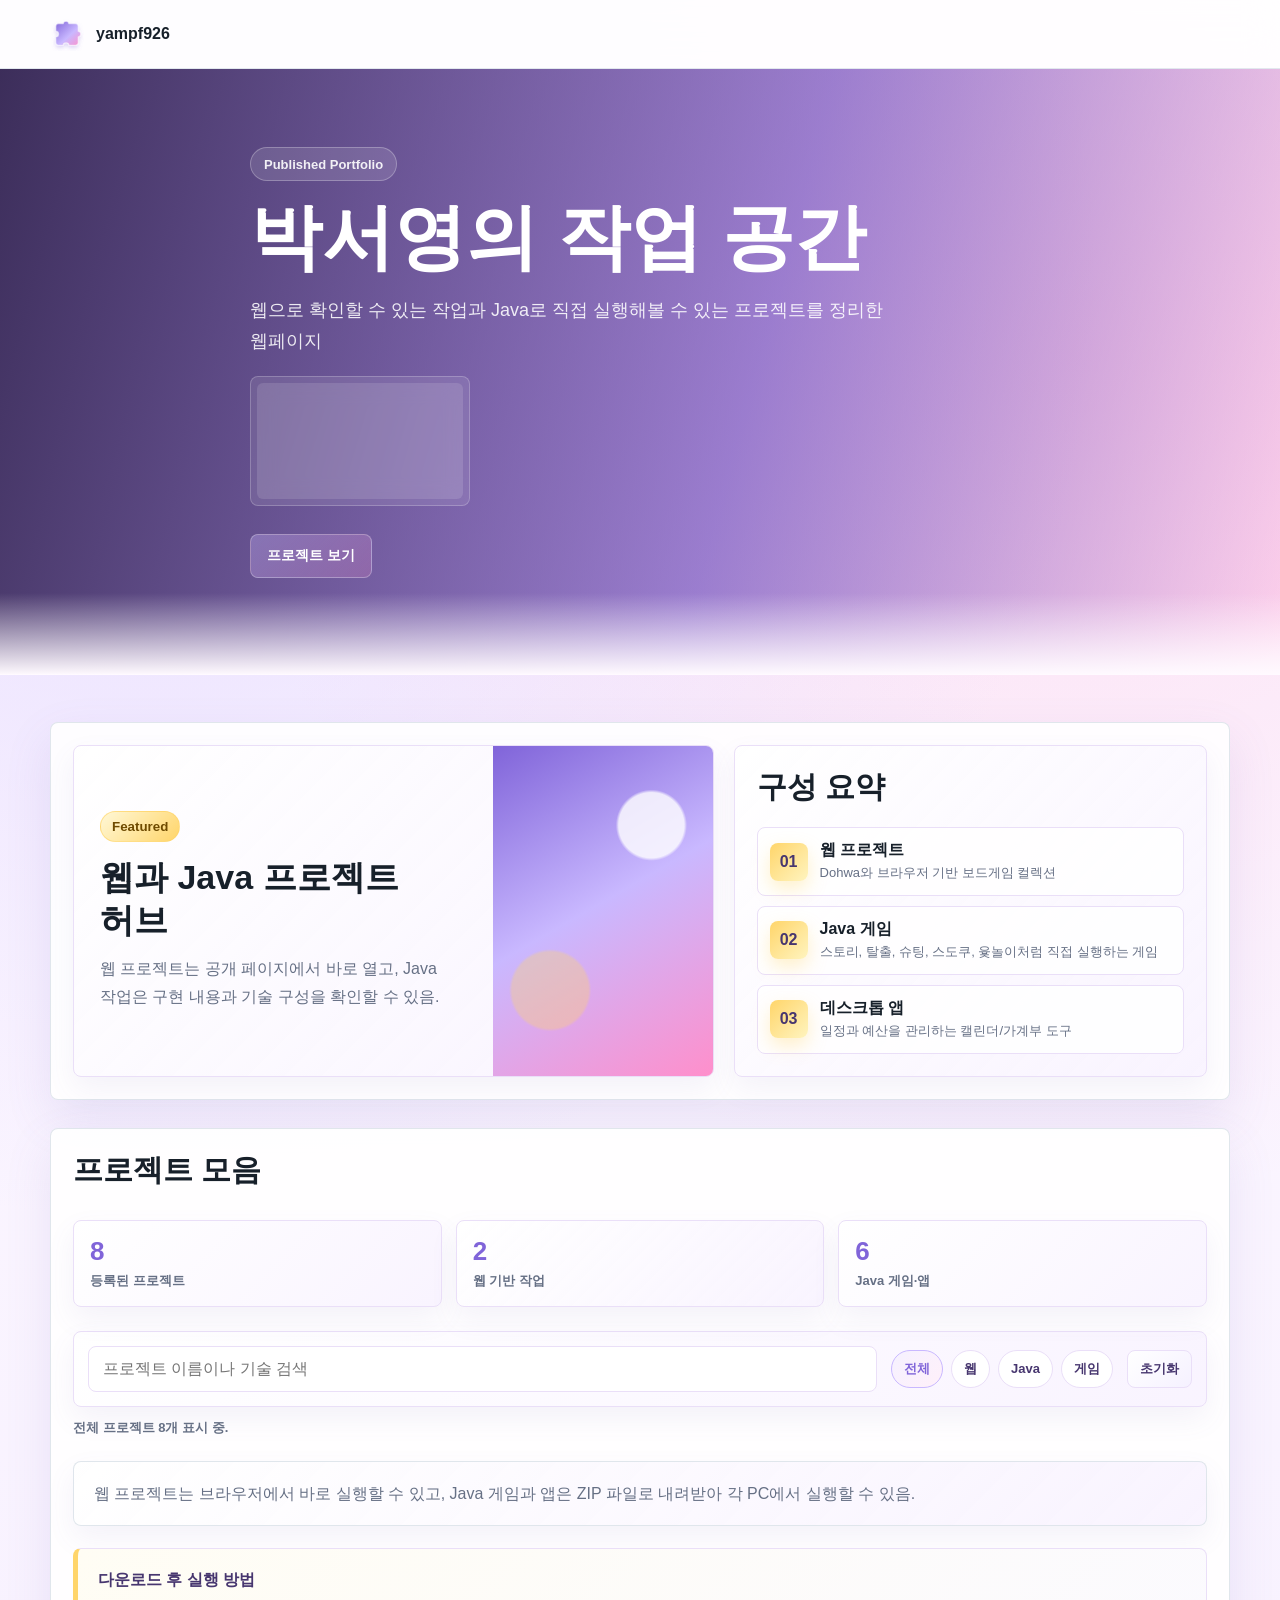
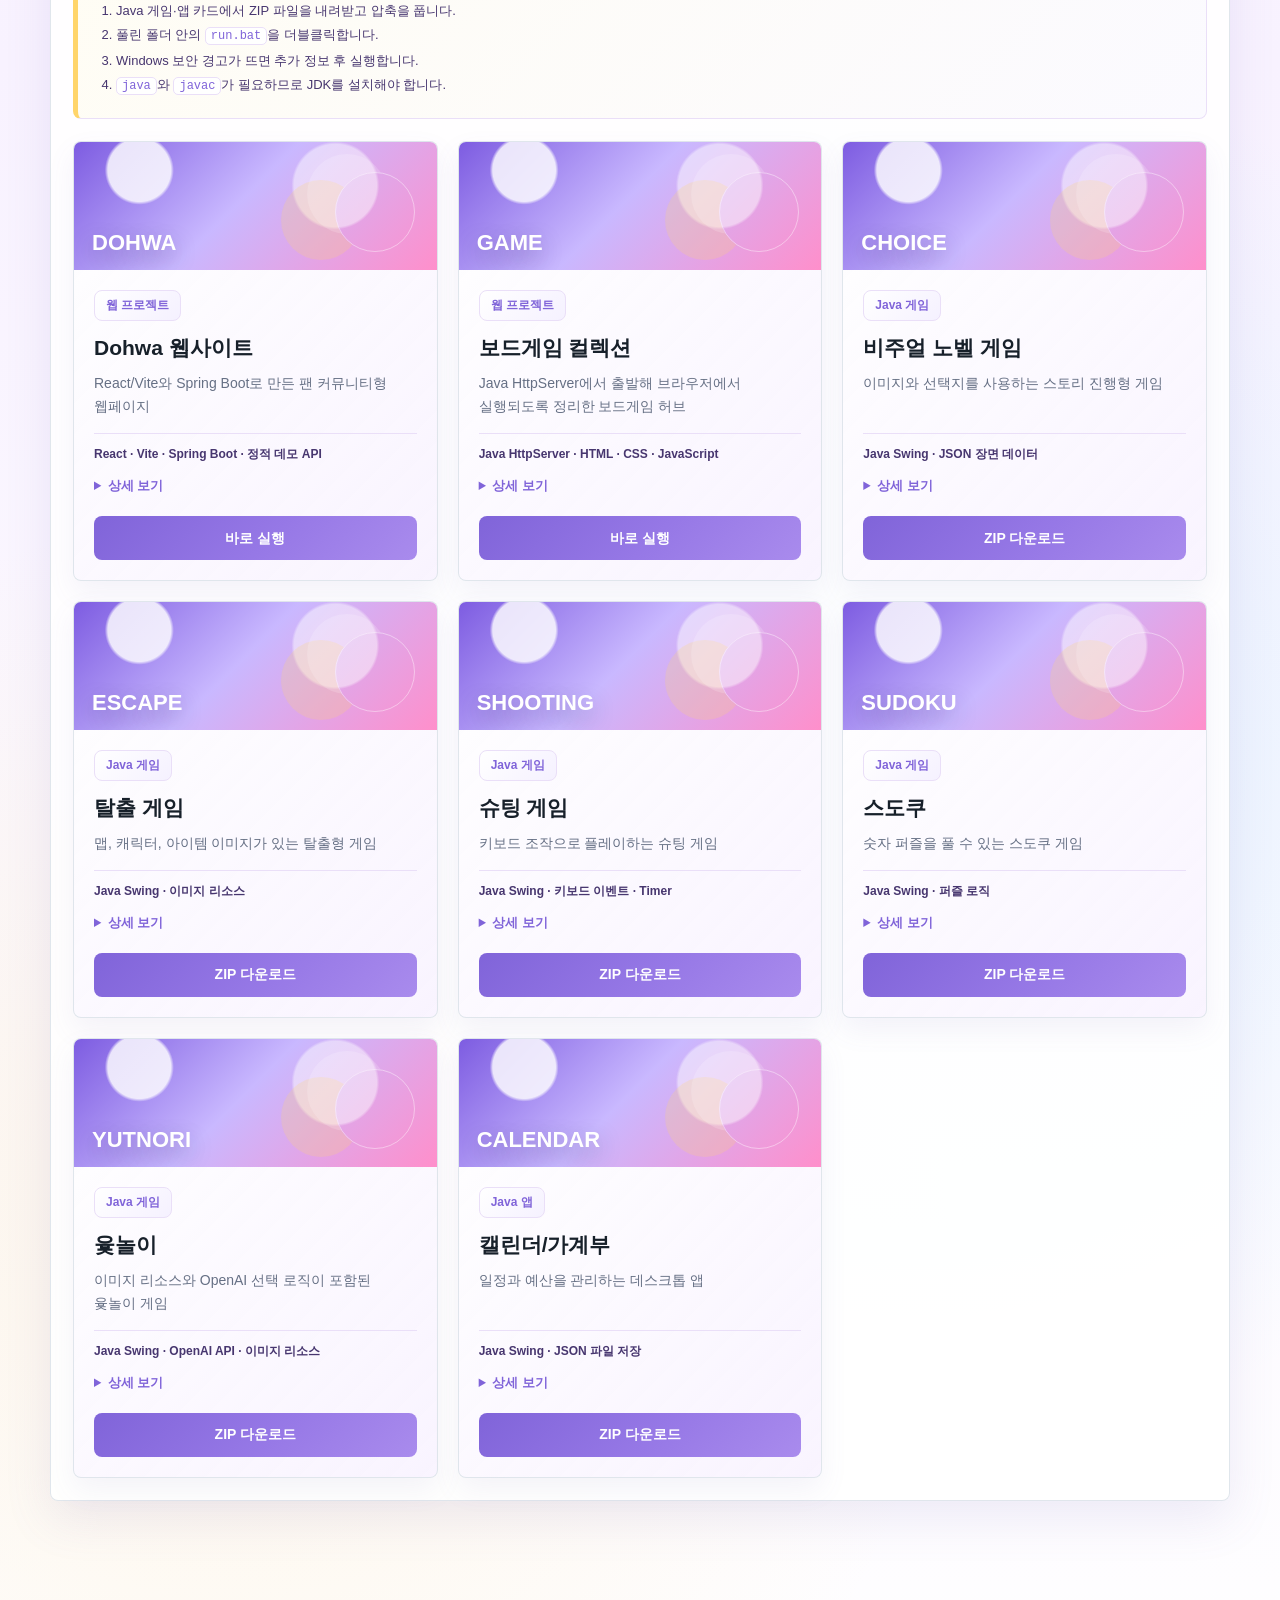
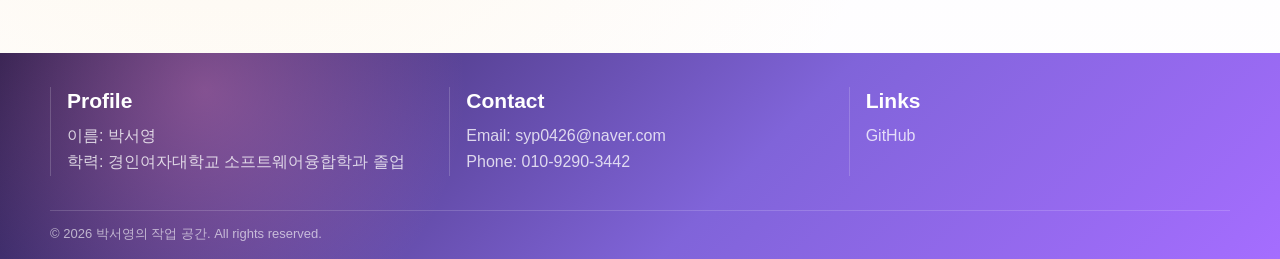
==== commit 701d074c: "Add yellow accent color" ====
--- a/index.html
+++ b/index.html
@@ -324,8 +324,9 @@
             width: fit-content;
             border-radius: 999px;
             padding: 7px 11px;
-            color: var(--lavender-deep);
-            background: #fff0fa;
+            color: #6f4b00;
+            background: linear-gradient(135deg, #fff8d7, var(--gold));
+            border: 1px solid rgba(255, 213, 106, 0.62);
             font-weight: 900;
         }
         .feature-copy h2 {
@@ -372,8 +373,9 @@
             display: grid;
             place-items: center;
             border-radius: 8px;
-            color: white;
-            background: linear-gradient(135deg, var(--lavender-deep), var(--pink));
+            color: #47366f;
+            background: linear-gradient(135deg, var(--gold), #fff4bf);
+            box-shadow: 0 8px 18px rgba(255, 213, 106, 0.34);
             font-weight: 900;
         }
         .summary-item strong {
@@ -605,8 +607,9 @@
             margin: 22px 0;
             padding: 18px 20px;
             border: 1px solid var(--line);
-            border-radius: 8px;
-            background: #fbfaff;
+            border-left: 5px solid var(--gold);
+            border-radius: 8px;
+            background: linear-gradient(135deg, #fffdf4, #fbfaff);
             color: var(--lavender-ink);
             font-size: 13px;
             line-height: 1.65;
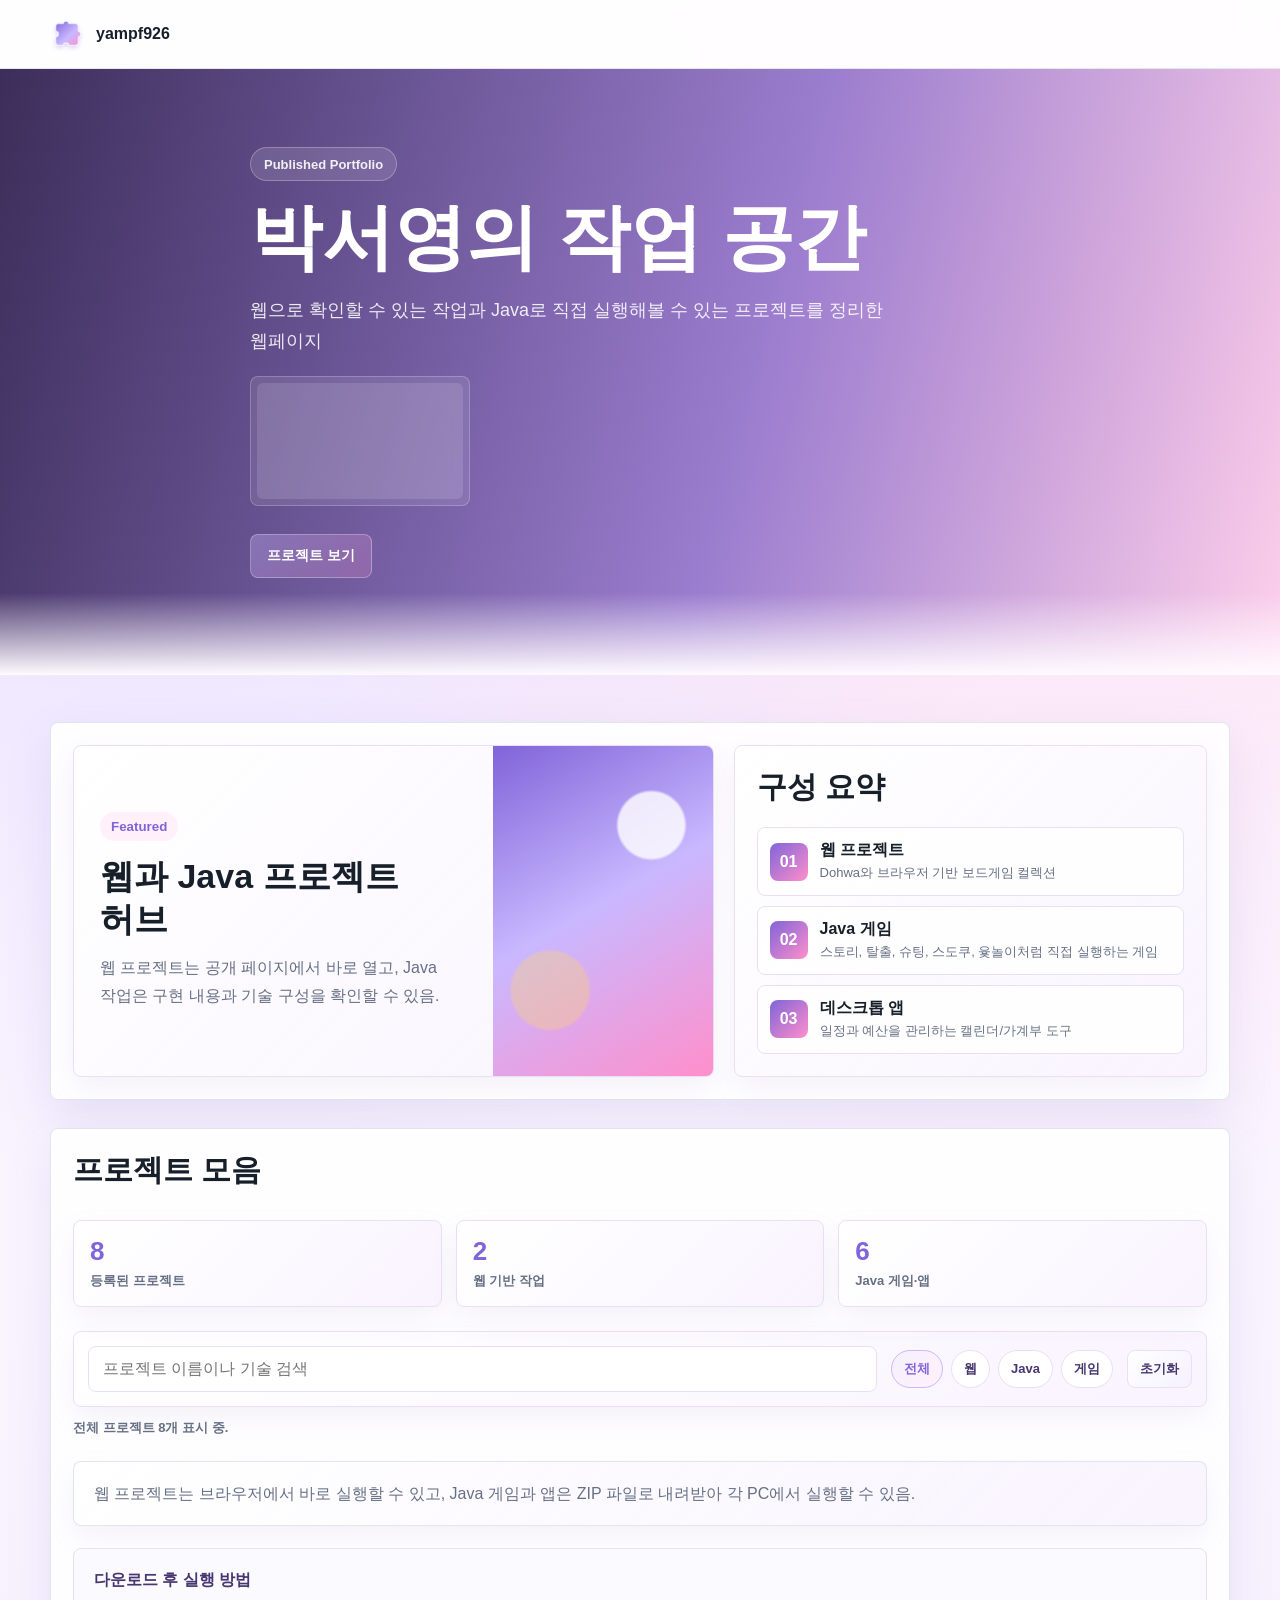
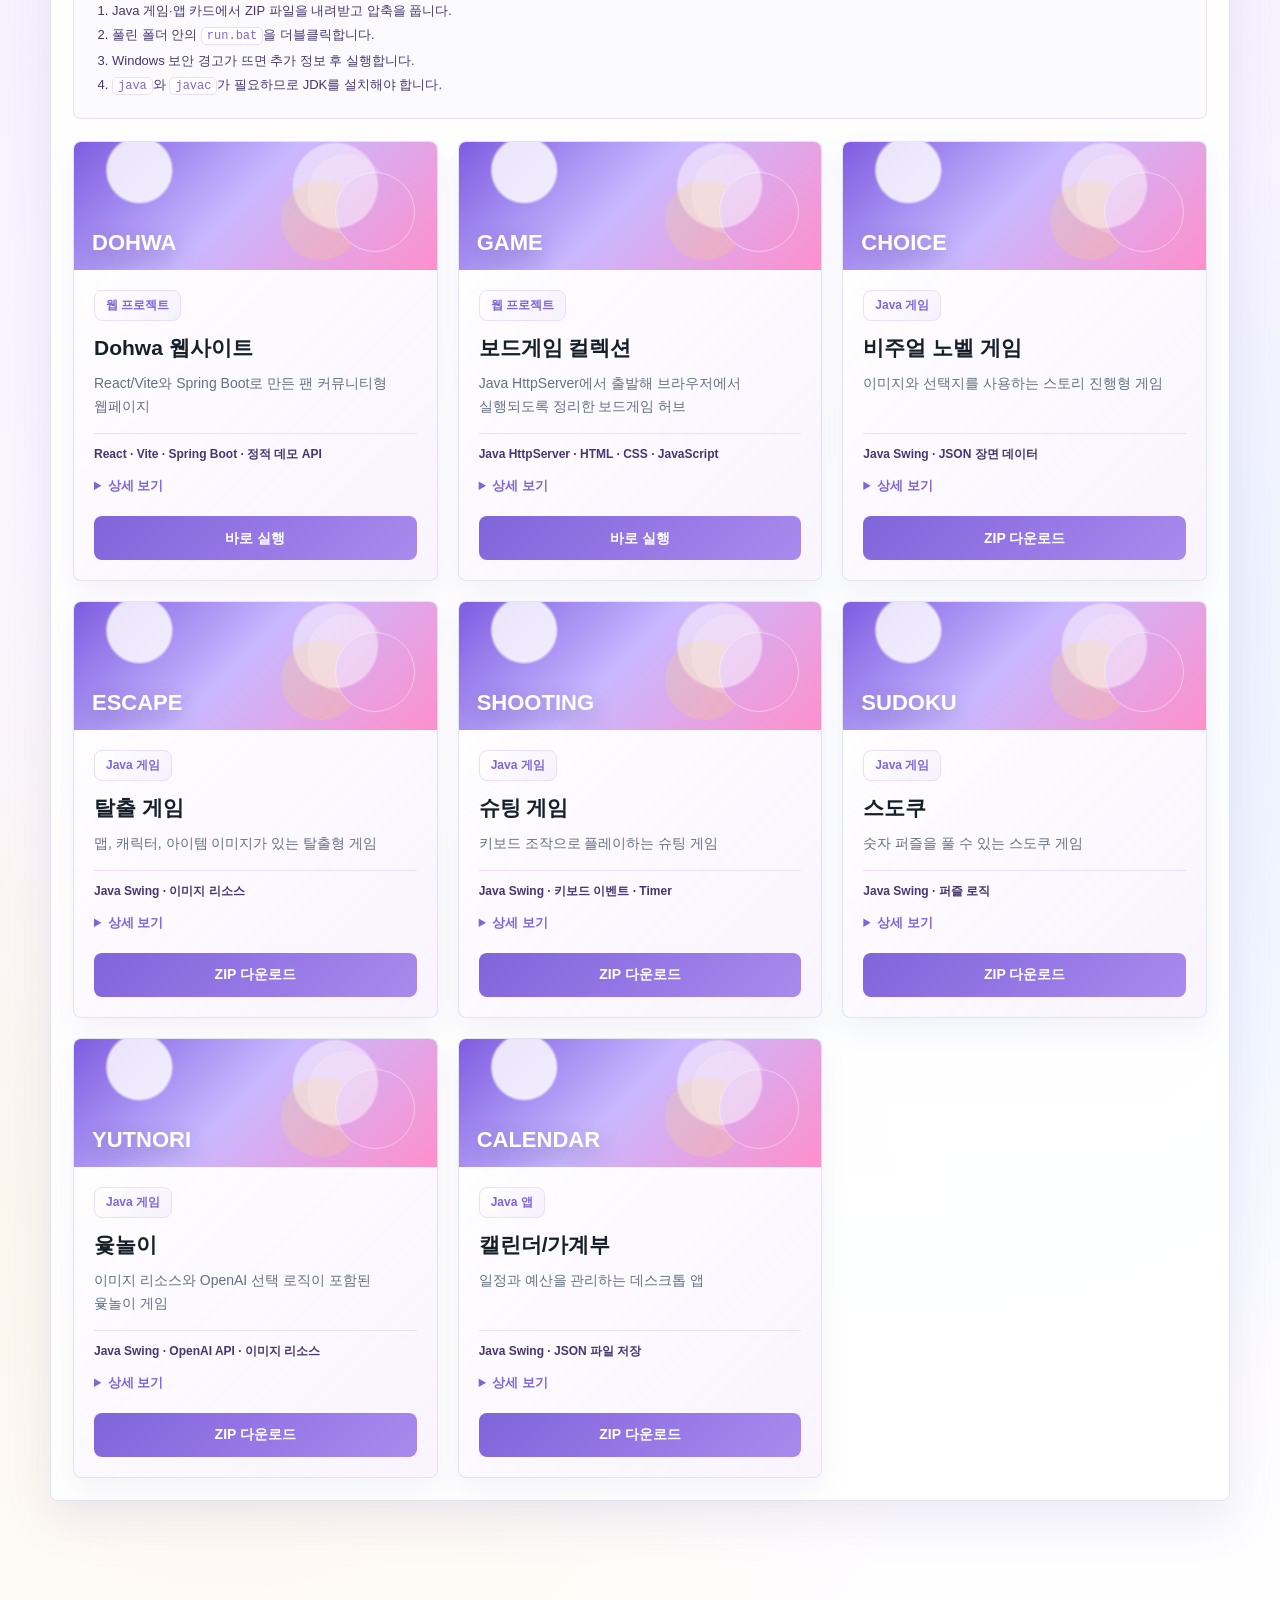
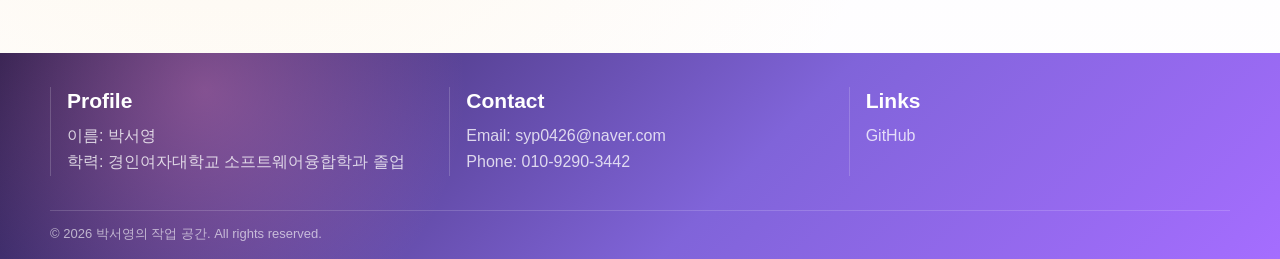
==== commit 86fe3637: "Revert "Add yellow accent color" This reverts commit 701d074c428c04fef93b10131dd9369cbcd7b91b." ====
--- a/index.html
+++ b/index.html
@@ -324,9 +324,8 @@
             width: fit-content;
             border-radius: 999px;
             padding: 7px 11px;
-            color: #6f4b00;
-            background: linear-gradient(135deg, #fff8d7, var(--gold));
-            border: 1px solid rgba(255, 213, 106, 0.62);
+            color: var(--lavender-deep);
+            background: #fff0fa;
             font-weight: 900;
         }
         .feature-copy h2 {
@@ -373,9 +372,8 @@
             display: grid;
             place-items: center;
             border-radius: 8px;
-            color: #47366f;
-            background: linear-gradient(135deg, var(--gold), #fff4bf);
-            box-shadow: 0 8px 18px rgba(255, 213, 106, 0.34);
+            color: white;
+            background: linear-gradient(135deg, var(--lavender-deep), var(--pink));
             font-weight: 900;
         }
         .summary-item strong {
@@ -607,9 +605,8 @@
             margin: 22px 0;
             padding: 18px 20px;
             border: 1px solid var(--line);
-            border-left: 5px solid var(--gold);
-            border-radius: 8px;
-            background: linear-gradient(135deg, #fffdf4, #fbfaff);
+            border-radius: 8px;
+            background: #fbfaff;
             color: var(--lavender-ink);
             font-size: 13px;
             line-height: 1.65;
